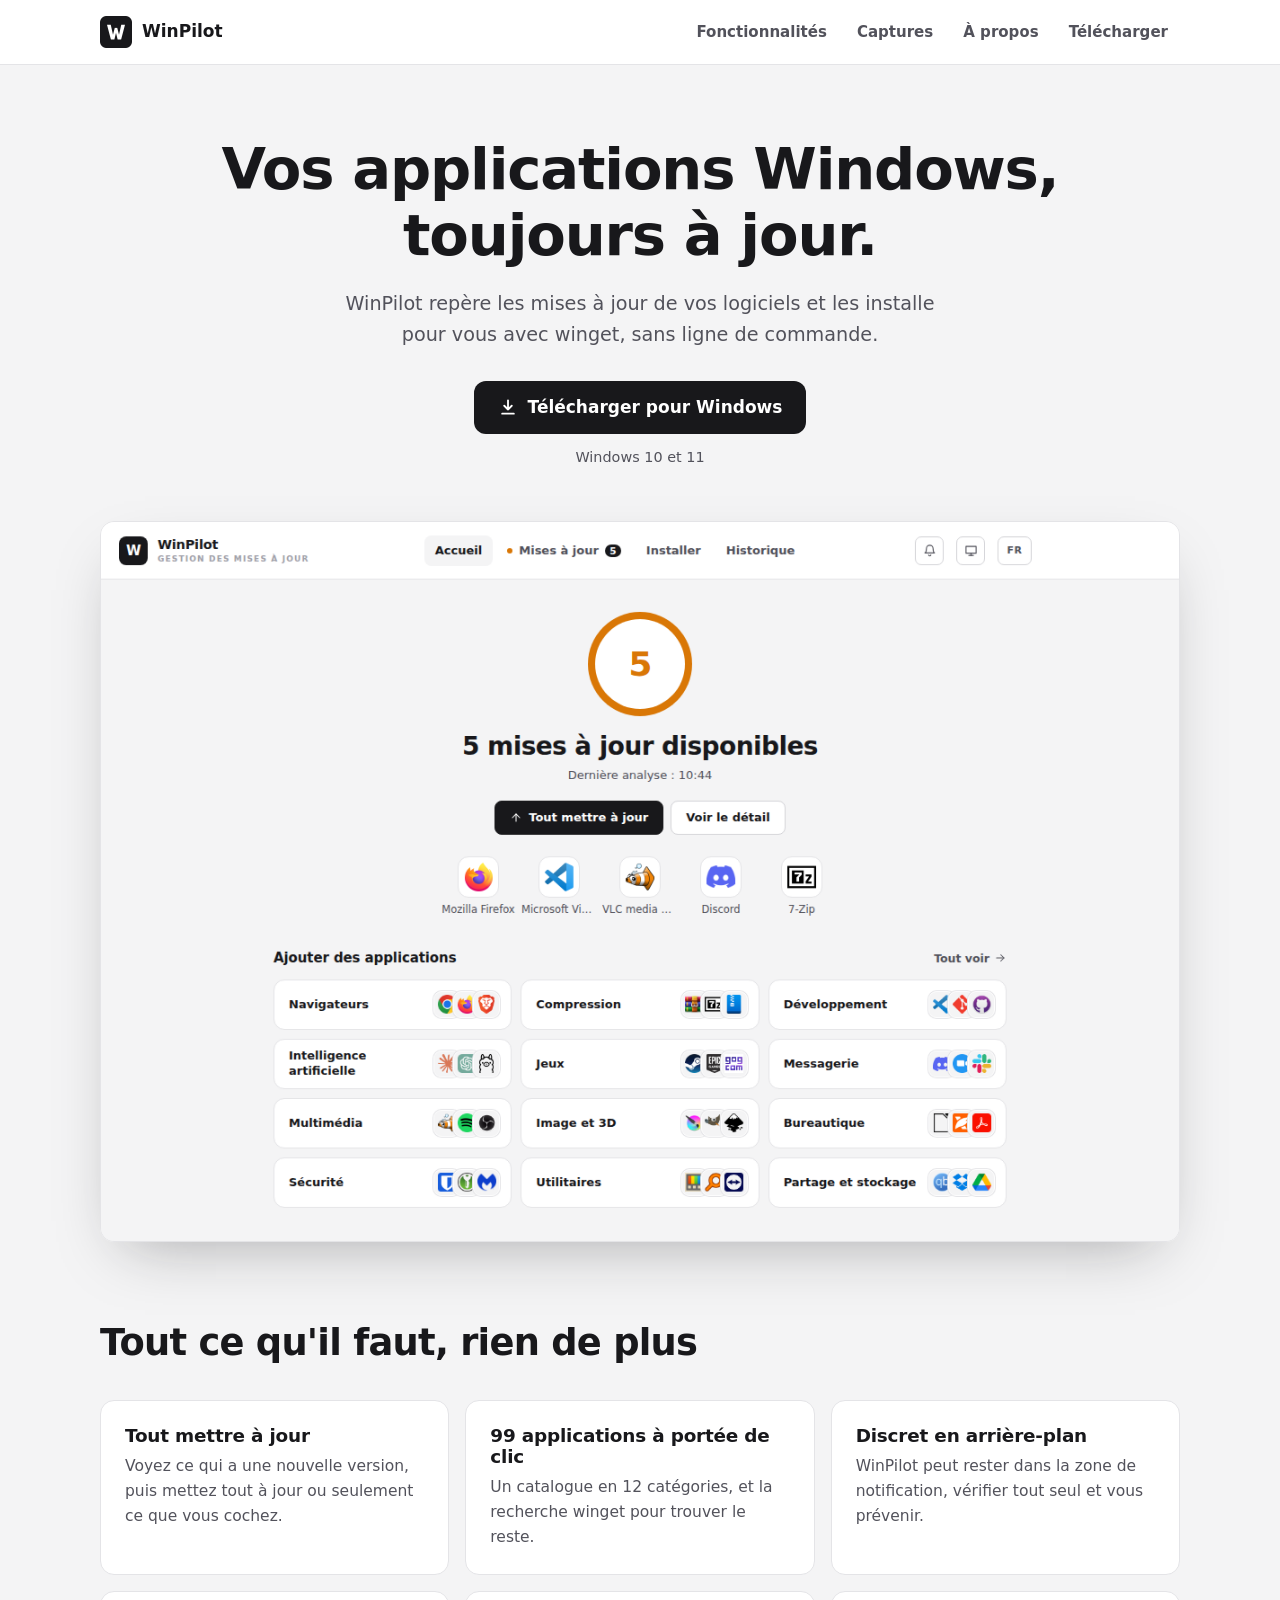
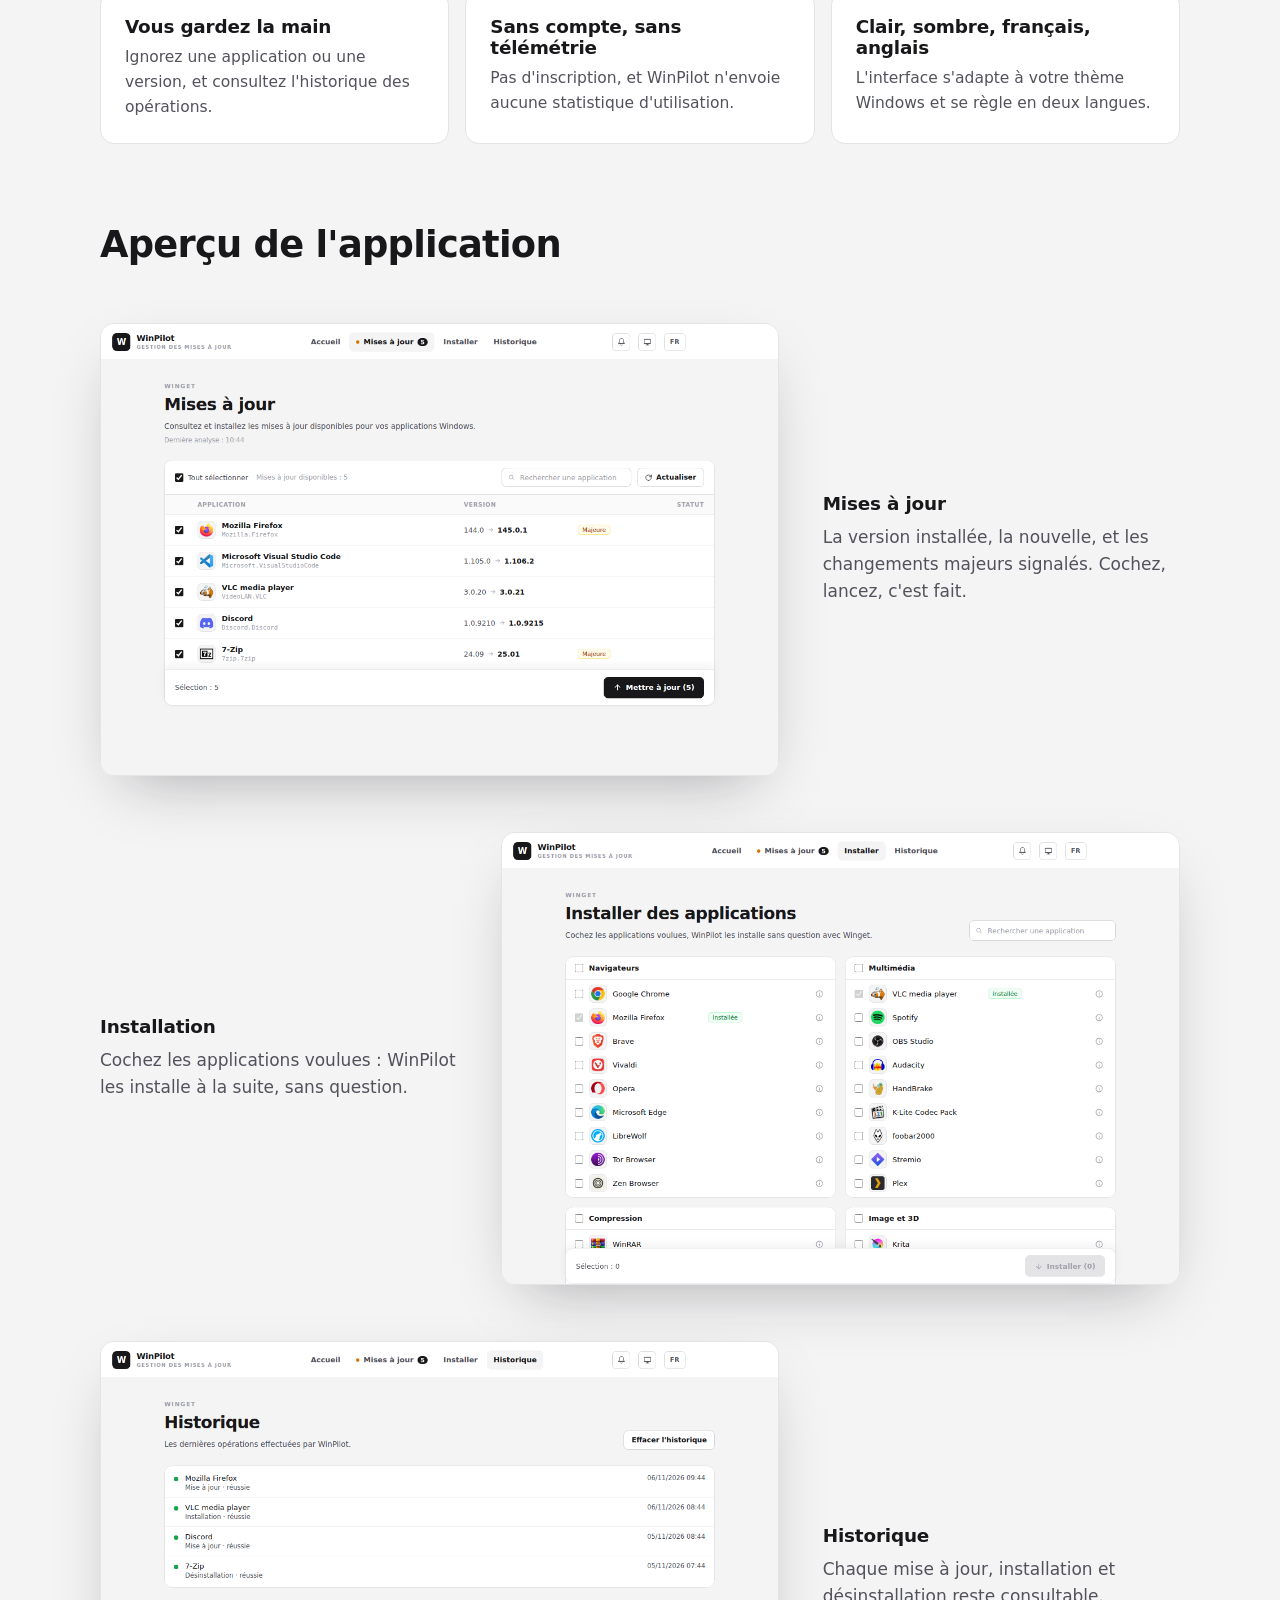
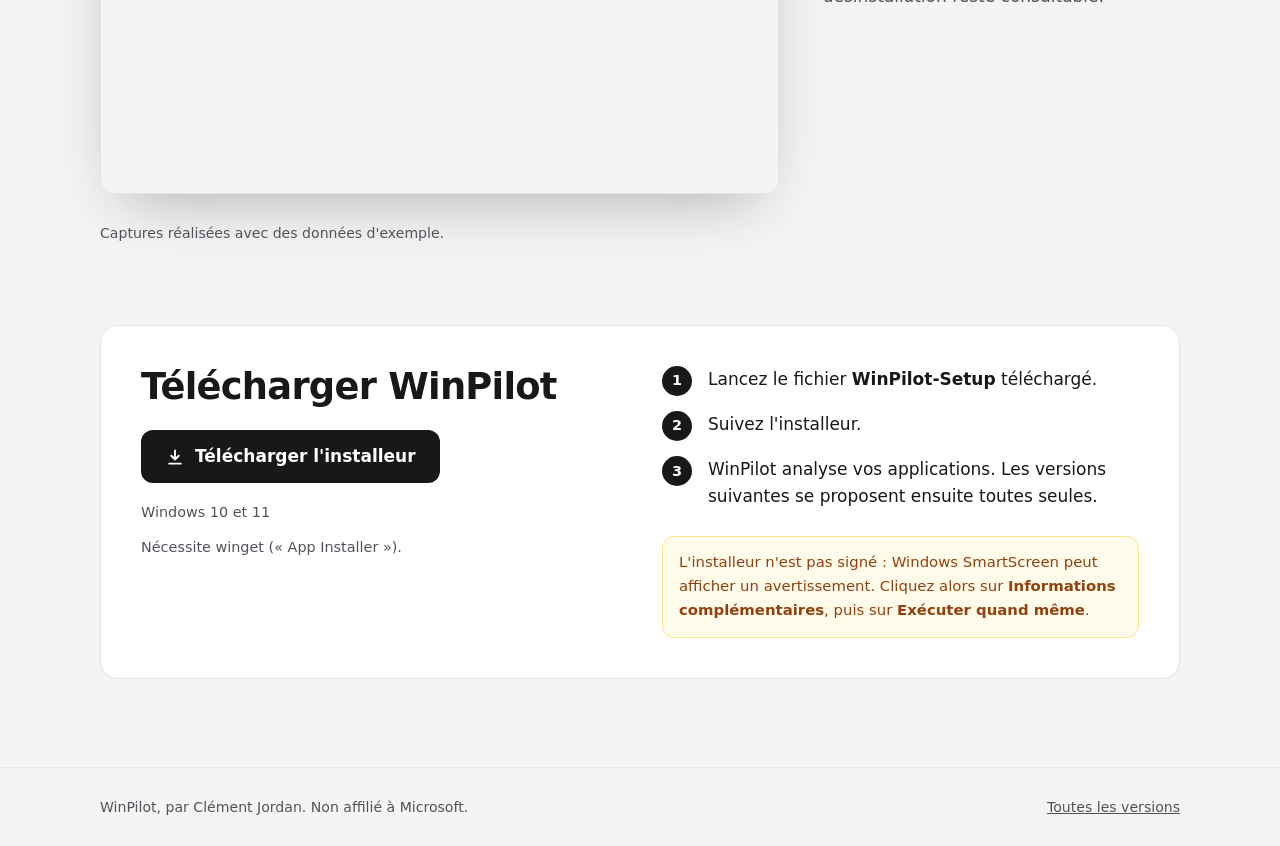
==== docs/index.html @ 3d37e9cf "Ajoute le site de présentation et de téléchargement" ====
<!DOCTYPE html>
<html lang="fr">
<head>
  <meta charset="utf-8">
  <meta name="viewport" content="width=device-width, initial-scale=1">
  <title>WinPilot : vos applications Windows à jour</title>
  <meta name="description" content="WinPilot liste les mises à jour de vos applications Windows et les installe avec winget, sans ligne de commande.">
  <meta property="og:title" content="WinPilot : vos applications Windows à jour">
  <meta property="og:description" content="WinPilot liste les mises à jour de vos applications Windows et les installe avec winget, sans ligne de commande.">
  <link rel="icon" href="img/logo.png">
  <link rel="stylesheet" href="style.css">
</head>
<body>
  <a class="skip" href="#contenu">Aller au contenu</a>
  <header class="site-header">
    <div class="wrap">
      <a class="brand" href="index.html"><img src="img/logo.png" alt="" width="32" height="32">WinPilot</a>
      <nav class="nav" aria-label="Navigation principale">
        <a class="optional" href="index.html#fonctionnalites">Fonctionnalités</a>
        <a class="optional" href="index.html#captures">Captures</a>
        <a href="about.html">À propos</a>
        <a href="index.html#telecharger">Télécharger</a>
      </nav>
    </div>
  </header>
  <main id="contenu">
    <div class="hero wrap">
      <h1>Vos applications Windows,<br>toujours à jour.</h1>
      <p class="lead">WinPilot repère les mises à jour de vos logiciels et les installe pour vous avec winget, sans ligne de commande.</p>
      <a class="btn" href="https://github.com/Lasdepic/winPilot-releases/releases/latest" data-download><svg viewBox="0 0 24 24" fill="none" stroke="currentColor" stroke-width="2.2" stroke-linecap="round" stroke-linejoin="round" aria-hidden="true"><path d="M12 4v11m0 0 4.5-4.5M12 15l-4.5-4.5M5 20h14"/></svg> Télécharger pour Windows</a>
      <p class="meta" data-version>Windows 10 et 11</p>
      <div class="shot">
        <picture>
          <source srcset="img/accueil-sombre.png" media="(prefers-color-scheme: dark)">
          <img src="img/accueil-clair.png" alt="Accueil de WinPilot : 5 mises à jour disponibles et catalogue d'applications par catégorie" width="1200" height="800" fetchpriority="high">
        </picture>
      </div>
    </div>

    <section id="fonctionnalites" class="wrap">
      <div class="section-title">
        <h2>Tout ce qu'il faut, rien de plus</h2>
      </div>
      <div class="cards">
        <div class="card"><h3>Tout mettre à jour</h3><p>Voyez ce qui a une nouvelle version, puis mettez tout à jour ou seulement ce que vous cochez.</p></div>
        <div class="card"><h3>99 applications à portée de clic</h3><p>Un catalogue en 12 catégories, et la recherche winget pour trouver le reste.</p></div>
        <div class="card"><h3>Discret en arrière-plan</h3><p>WinPilot peut rester dans la zone de notification, vérifier tout seul et vous prévenir.</p></div>
        <div class="card"><h3>Vous gardez la main</h3><p>Ignorez une application ou une version, et consultez l'historique des opérations.</p></div>
        <div class="card"><h3>Sans compte, sans télémétrie</h3><p>Pas d'inscription, et WinPilot n'envoie aucune statistique d'utilisation.</p></div>
        <div class="card"><h3>Clair, sombre, français, anglais</h3><p>L'interface s'adapte à votre thème Windows et se règle en deux langues.</p></div>
      </div>
    </section>

    <section id="captures" class="wrap">
      <div class="section-title">
        <h2>Aperçu de l'application</h2>
      </div>
      <div class="showcase">
        <div class="showcase-text"><h3>Mises à jour</h3><p>La version installée, la nouvelle, et les changements majeurs signalés. Cochez, lancez, c'est fait.</p></div>
        <div class="shot"><picture>
          <source srcset="img/mises-a-jour-sombre.png" media="(prefers-color-scheme: dark)">
          <img src="img/mises-a-jour-clair.png" alt="Liste des mises à jour disponibles avec les versions" width="1200" height="800" loading="lazy">
        </picture></div>
      </div>
      <div class="showcase">
        <div class="showcase-text"><h3>Installation</h3><p>Cochez les applications voulues : WinPilot les installe à la suite, sans question.</p></div>
        <div class="shot"><picture>
          <source srcset="img/installer-sombre.png" media="(prefers-color-scheme: dark)">
          <img src="img/installer-clair.png" alt="Catalogue d'applications à installer, classé par catégorie" width="1200" height="800" loading="lazy">
        </picture></div>
      </div>
      <div class="showcase">
        <div class="showcase-text"><h3>Historique</h3><p>Chaque mise à jour, installation et désinstallation reste consultable.</p></div>
        <div class="shot"><picture>
          <source srcset="img/historique-sombre.png" media="(prefers-color-scheme: dark)">
          <img src="img/historique-clair.png" alt="Historique des dernières opérations" width="1200" height="800" loading="lazy">
        </picture></div>
      </div>
      <p class="note">Captures réalisées avec des données d'exemple.</p>
    </section>

    <section id="telecharger" class="wrap">
      <div class="download download-grid">
        <div>
          <h2>Télécharger WinPilot</h2>
          <a class="btn" href="https://github.com/Lasdepic/winPilot-releases/releases/latest" data-download><svg viewBox="0 0 24 24" fill="none" stroke="currentColor" stroke-width="2.2" stroke-linecap="round" stroke-linejoin="round" aria-hidden="true"><path d="M12 4v11m0 0 4.5-4.5M12 15l-4.5-4.5M5 20h14"/></svg> Télécharger l'installeur</a>
          <p class="meta" data-version>Windows 10 et 11</p>
          <p class="meta">Nécessite winget (« App Installer »).</p>
        </div>
        <div>
          <ol class="steps">
            <li>Lancez le fichier <strong>WinPilot-Setup</strong> téléchargé.</li>
            <li>Suivez l'installeur.</li>
            <li>WinPilot analyse vos applications. Les versions suivantes se proposent ensuite toutes seules.</li>
          </ol>
          <p class="callout">L'installeur n'est pas signé : Windows SmartScreen peut afficher un avertissement. Cliquez alors sur <strong>Informations complémentaires</strong>, puis sur <strong>Exécuter quand même</strong>.</p>
        </div>
      </div>
    </section>
  </main>
  <footer class="site-footer">
    <div class="wrap">
      <span>WinPilot, par Clément Jordan. Non affilié à Microsoft.</span>
      <a href="https://github.com/Lasdepic/winPilot-releases/releases">Toutes les versions</a>
    </div>
  </footer>
  <script src="site.js" defer></script>
</body>
</html>
---- docs/style.css ----
:root {
  color-scheme: light dark;
  --bg: #f4f4f5;
  --surface: #ffffff;
  --text: #18181b;
  --text-soft: #52525b;
  --border: #e4e4e7;
  --button-bg: #18181b;
  --button-text: #ffffff;
  --accent: #b45309;
  --warn-bg: #fffbeb;
  --warn-border: #fde68a;
  --warn-text: #92400e;
  --shadow: 0 24px 60px -24px rgb(24 24 27 / 0.35);
}

@media (prefers-color-scheme: dark) {
  :root {
    --bg: #18181b;
    --surface: #232326;
    --text: #fafafa;
    --text-soft: #b4b4bb;
    --border: #3a3a40;
    --button-bg: #fafafa;
    --button-text: #18181b;
    --accent: #f59e0b;
    --warn-bg: #2d2413;
    --warn-border: #5c4415;
    --warn-text: #fcd34d;
    --shadow: 0 24px 60px -24px rgb(0 0 0 / 0.8);
  }
}

* { box-sizing: border-box; }

html { scroll-behavior: smooth; scroll-padding-top: 88px; }

@media (prefers-reduced-motion: reduce) {
  html { scroll-behavior: auto; }
}

body {
  margin: 0;
  background: var(--bg);
  color: var(--text);
  font-family: 'Segoe UI', system-ui, -apple-system, Roboto, sans-serif;
  font-size: 17px;
  line-height: 1.6;
}

img { display: block; max-width: 100%; height: auto; }

a { color: inherit; }

h1, h2, h3 { line-height: 1.15; margin: 0; letter-spacing: -0.02em; }

h1 { font-size: clamp(2.3rem, 6vw, 3.6rem); font-weight: 800; }
h2 { font-size: clamp(1.7rem, 4vw, 2.3rem); font-weight: 800; }
h3 { font-size: 1.15rem; font-weight: 700; letter-spacing: -0.01em; }

p { margin: 0; }

.wrap { width: min(1080px, 100% - 40px); margin-inline: auto; }

.narrow { width: min(720px, 100% - 40px); margin-inline: auto; }

.skip {
  position: absolute;
  left: -9999px;
}

.skip:focus { left: 16px; top: 16px; z-index: 20; background: var(--surface); padding: 8px 14px; }

:focus-visible { outline: 2px solid var(--accent); outline-offset: 2px; }

.site-header {
  position: sticky;
  top: 0;
  z-index: 10;
  background: var(--surface);
  border-bottom: 1px solid var(--border);
}

.site-header .wrap {
  display: flex;
  align-items: center;
  justify-content: space-between;
  gap: 16px;
  min-height: 64px;
}

.brand {
  display: flex;
  align-items: center;
  gap: 10px;
  font-weight: 800;
  text-decoration: none;
}

.brand img { width: 32px; height: 32px; }

.nav { display: flex; align-items: center; gap: 6px; }

.nav a {
  padding: 7px 12px;
  border-radius: 10px;
  color: var(--text-soft);
  font-size: 0.94rem;
  font-weight: 600;
  text-decoration: none;
  white-space: nowrap;
}

.nav a:hover, .nav a[aria-current='page'] { background: var(--bg); color: var(--text); }

.btn {
  display: inline-flex;
  align-items: center;
  justify-content: center;
  gap: 10px;
  padding: 13px 24px;
  border-radius: 12px;
  background: var(--button-bg);
  color: var(--button-text);
  font-weight: 700;
  text-decoration: none;
}

.btn:hover { opacity: 0.88; }

.btn svg { width: 20px; height: 20px; flex: none; }

.hero { padding: 72px 0 0; text-align: center; }

.hero .lead {
  max-width: 620px;
  margin: 20px auto 30px;
  color: var(--text-soft);
  font-size: 1.2rem;
}

.meta { margin-top: 12px; color: var(--text-soft); font-size: 0.9rem; }

.shot {
  border: 1px solid var(--border);
  border-radius: 14px;
  box-shadow: var(--shadow);
  overflow: hidden;
}

.hero .shot { margin-top: 52px; }

section { padding: 80px 0 0; }

.section-title { max-width: 620px; margin-bottom: 36px; }

.section-title p { margin-top: 12px; color: var(--text-soft); }

.cards {
  display: grid;
  grid-template-columns: repeat(auto-fit, minmax(290px, 1fr));
  gap: 16px;
}

.card {
  padding: 24px;
  border: 1px solid var(--border);
  border-radius: 14px;
  background: var(--surface);
}

.card p { margin-top: 8px; color: var(--text-soft); font-size: 0.97rem; }

.showcase {
  display: grid;
  grid-template-columns: 1fr 1.9fr;
  align-items: center;
  gap: 44px;
  margin-top: 56px;
}

.showcase:nth-of-type(even) { grid-template-columns: 1.9fr 1fr; }

.showcase:nth-of-type(even) .showcase-text { order: 2; }

.showcase-text p { margin-top: 10px; color: var(--text-soft); }

.note { margin-top: 28px; color: var(--text-soft); font-size: 0.88rem; }

.steps {
  margin: 0;
  padding: 0;
  list-style: none;
  counter-reset: step;
}

.steps li {
  position: relative;
  padding: 0 0 18px 46px;
  counter-increment: step;
}

.steps li::before {
  content: counter(step);
  position: absolute;
  left: 0;
  top: 0;
  display: grid;
  place-items: center;
  width: 30px;
  height: 30px;
  border-radius: 50%;
  background: var(--button-bg);
  color: var(--button-text);
  font-size: 0.9rem;
  font-weight: 700;
}

.download {
  padding: 40px;
  border: 1px solid var(--border);
  border-radius: 18px;
  background: var(--surface);
}

.download .btn { margin: 22px 0 6px; }

.download-grid {
  display: grid;
  grid-template-columns: 1fr 1fr;
  gap: 44px;
}

.callout {
  margin-top: 8px;
  padding: 14px 16px;
  border: 1px solid var(--warn-border);
  border-radius: 12px;
  background: var(--warn-bg);
  color: var(--warn-text);
  font-size: 0.93rem;
}

.page-head { padding: 64px 0 0; }

.page-head p { margin-top: 16px; color: var(--text-soft); font-size: 1.15rem; }

.prose section { padding-top: 48px; }

.prose h2 { font-size: 1.5rem; margin-bottom: 12px; }

.prose p + p { margin-top: 12px; }

.prose ul { margin: 12px 0 0; padding-left: 22px; }

.prose li { margin-top: 6px; }

details {
  padding: 14px 18px;
  margin-top: 10px;
  border: 1px solid var(--border);
  border-radius: 12px;
  background: var(--surface);
}

summary { cursor: pointer; font-weight: 700; }

details p { margin-top: 10px; color: var(--text-soft); }

.site-footer {
  margin-top: 88px;
  padding: 28px 0;
  border-top: 1px solid var(--border);
  color: var(--text-soft);
  font-size: 0.88rem;
}

.site-footer .wrap {
  display: flex;
  flex-wrap: wrap;
  justify-content: space-between;
  gap: 8px 24px;
}

@media (max-width: 820px) {
  .showcase, .showcase:nth-of-type(even), .download-grid { grid-template-columns: 1fr; gap: 20px; }
  .showcase:nth-of-type(even) .showcase-text { order: 0; }
  .download { padding: 26px; }
  .hero { padding-top: 48px; }
  section { padding-top: 60px; }
}

@media (max-width: 520px) {
  .nav .optional { display: none; }
  .nav a { padding: 7px 8px; }
}
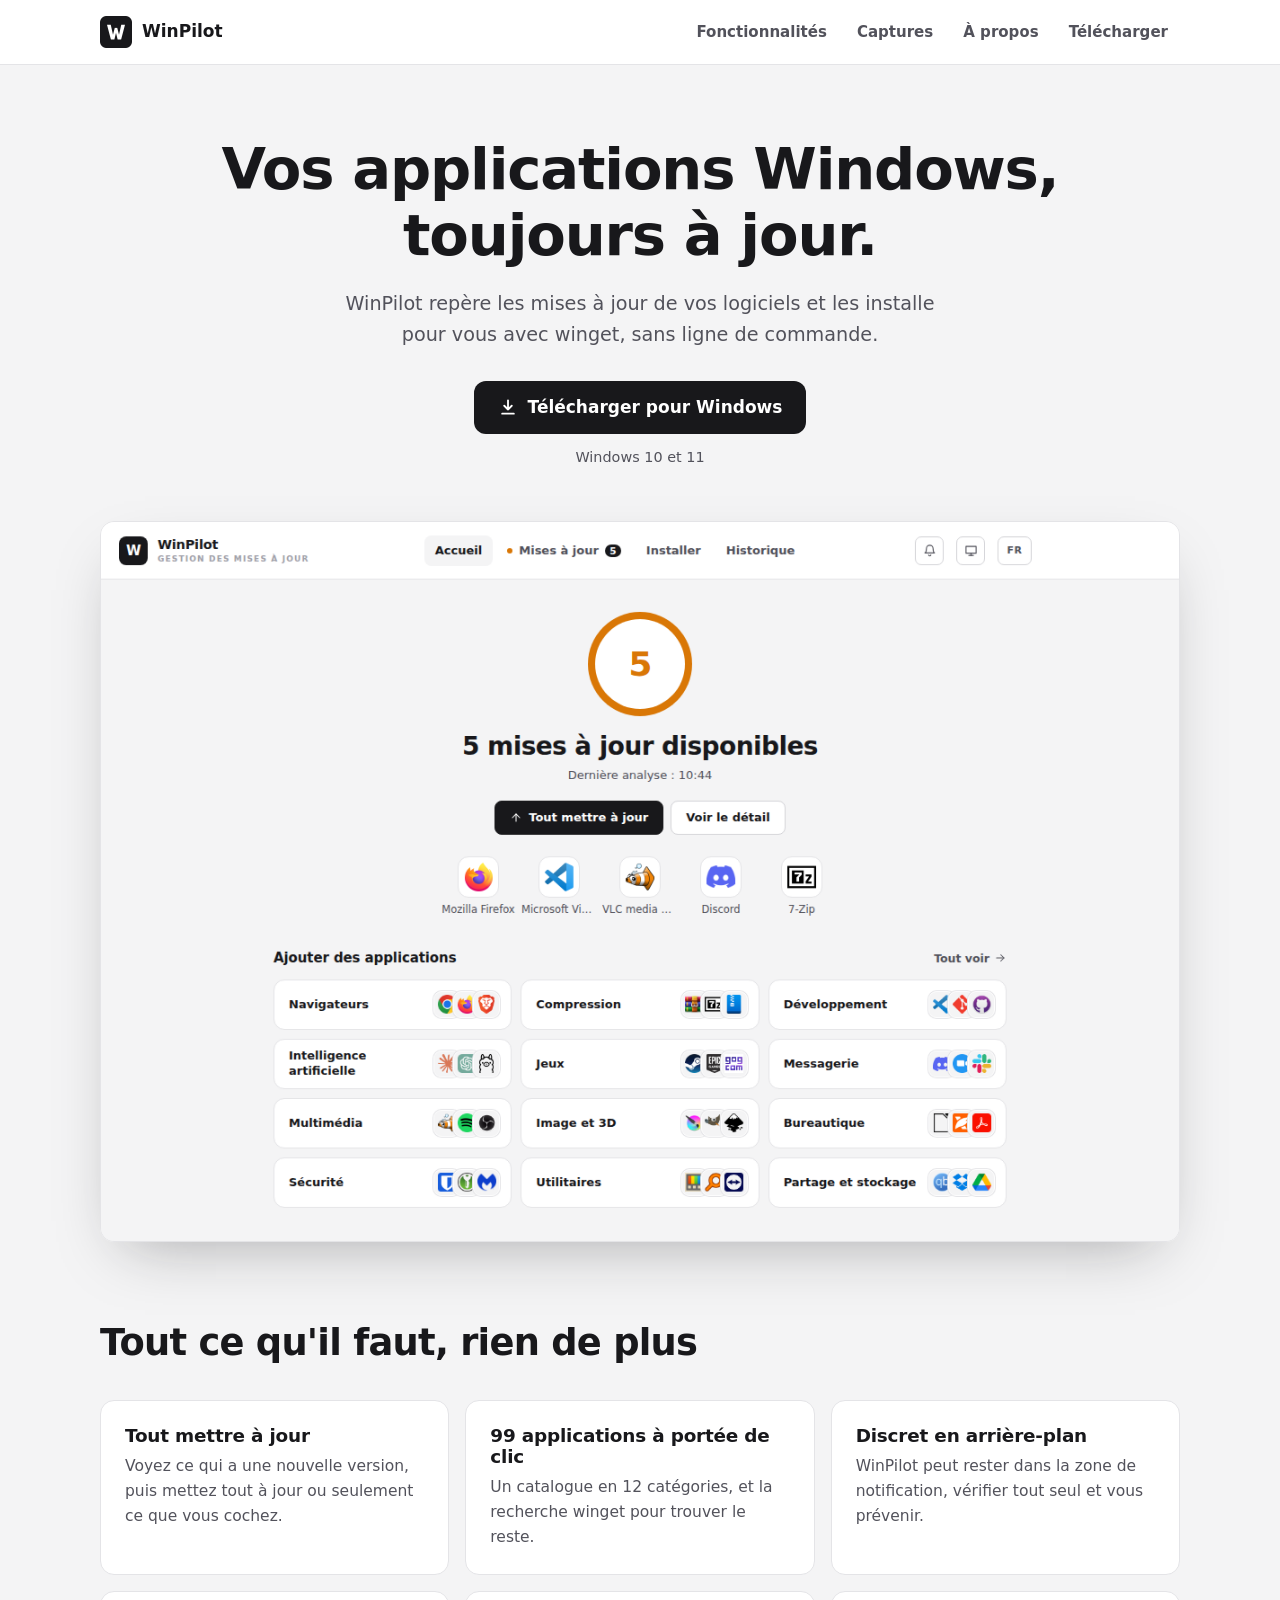
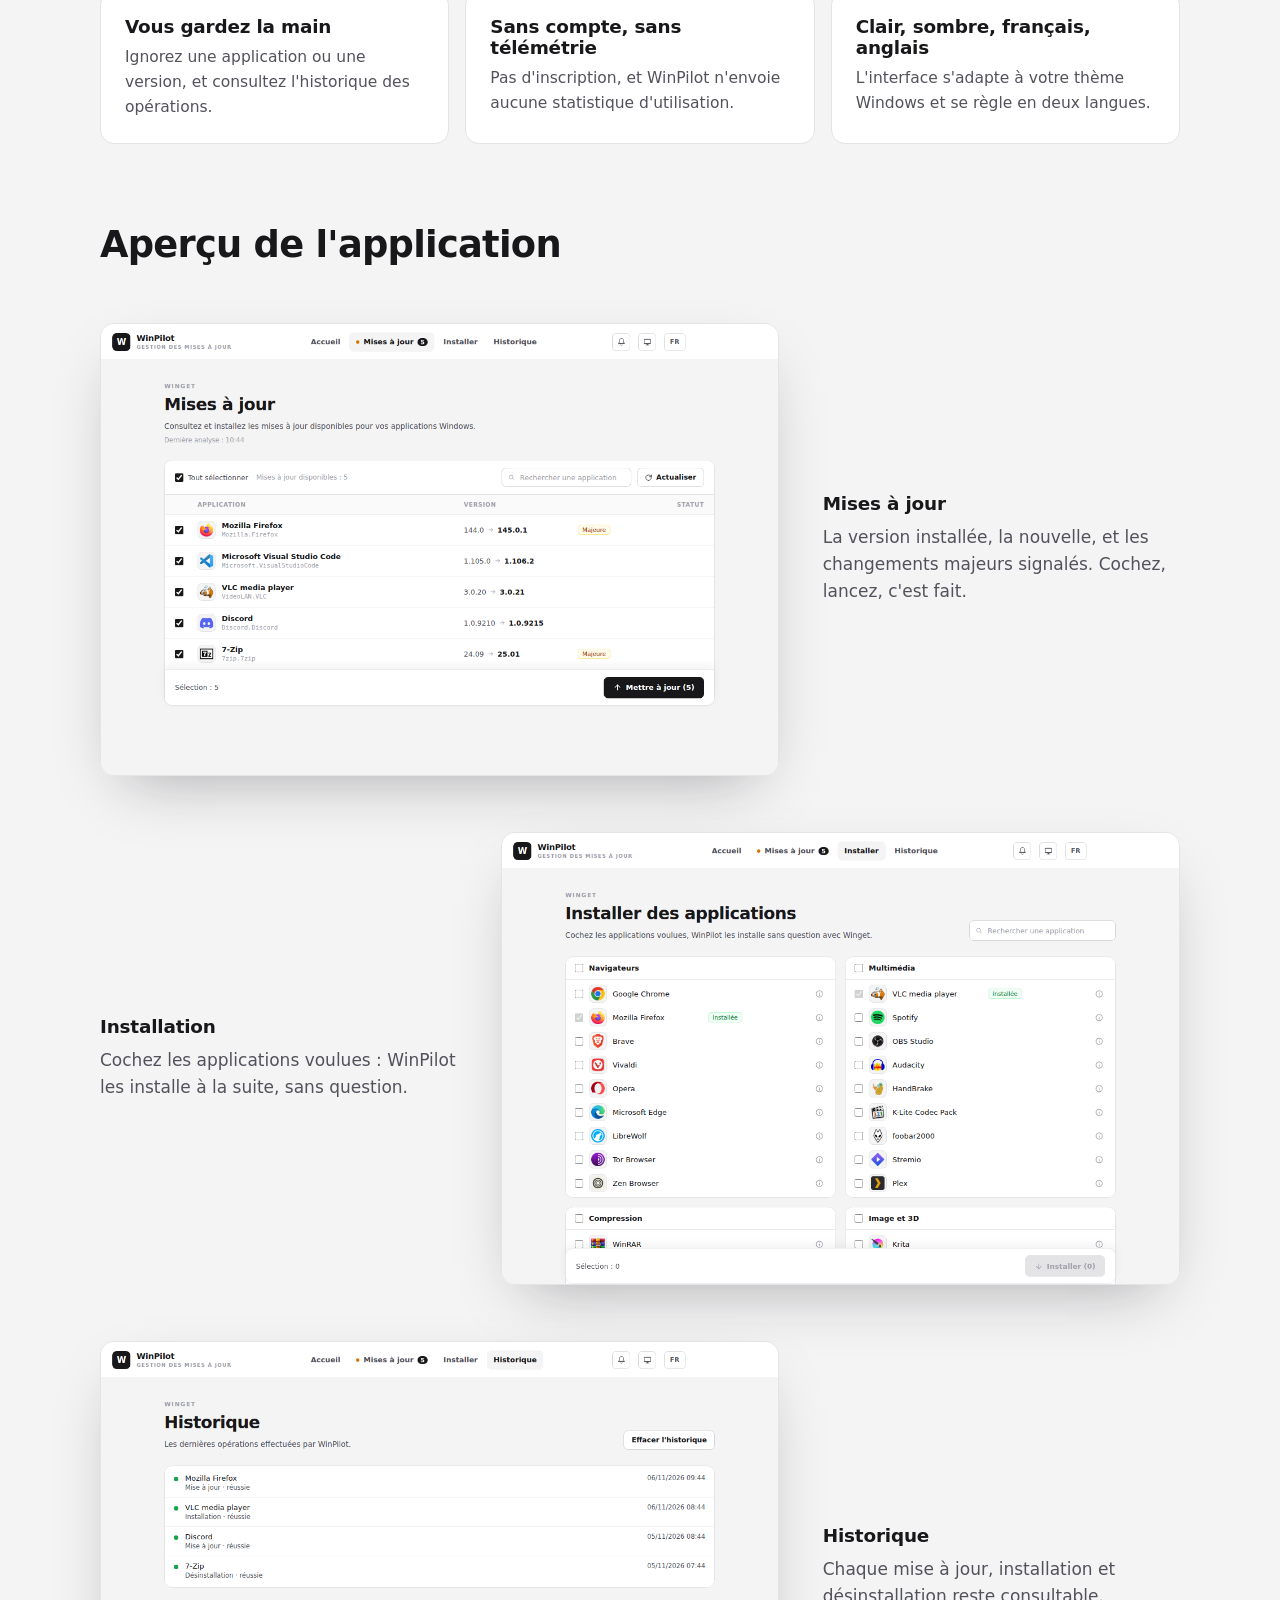
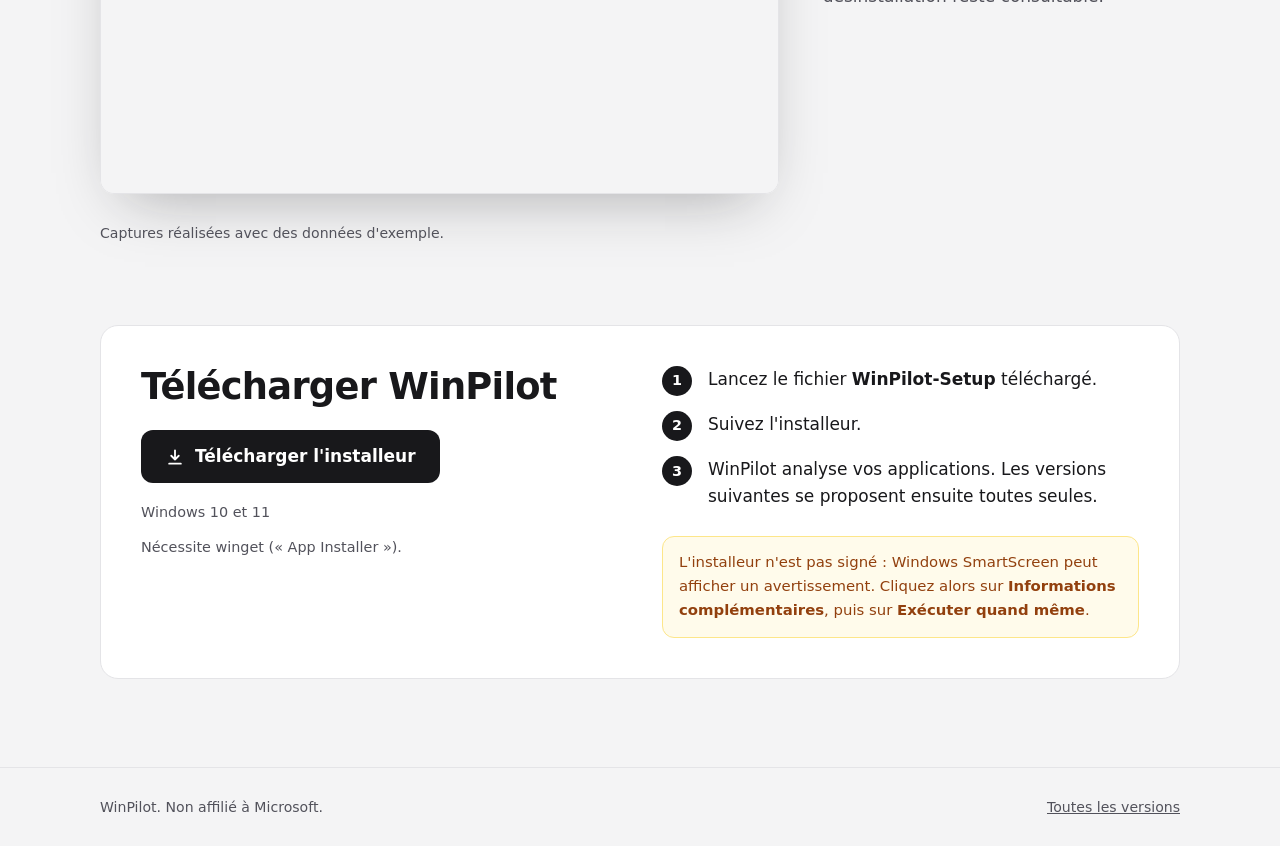
==== commit a6397099: "Retire le nom de l'auteur du pied de page" ====
--- a/docs/index.html
+++ b/docs/index.html
@@ -100,7 +100,7 @@
   </main>
   <footer class="site-footer">
     <div class="wrap">
-      <span>WinPilot, par Clément Jordan. Non affilié à Microsoft.</span>
+      <span>WinPilot. Non affilié à Microsoft.</span>
       <a href="https://github.com/Lasdepic/winPilot-releases/releases">Toutes les versions</a>
     </div>
   </footer>
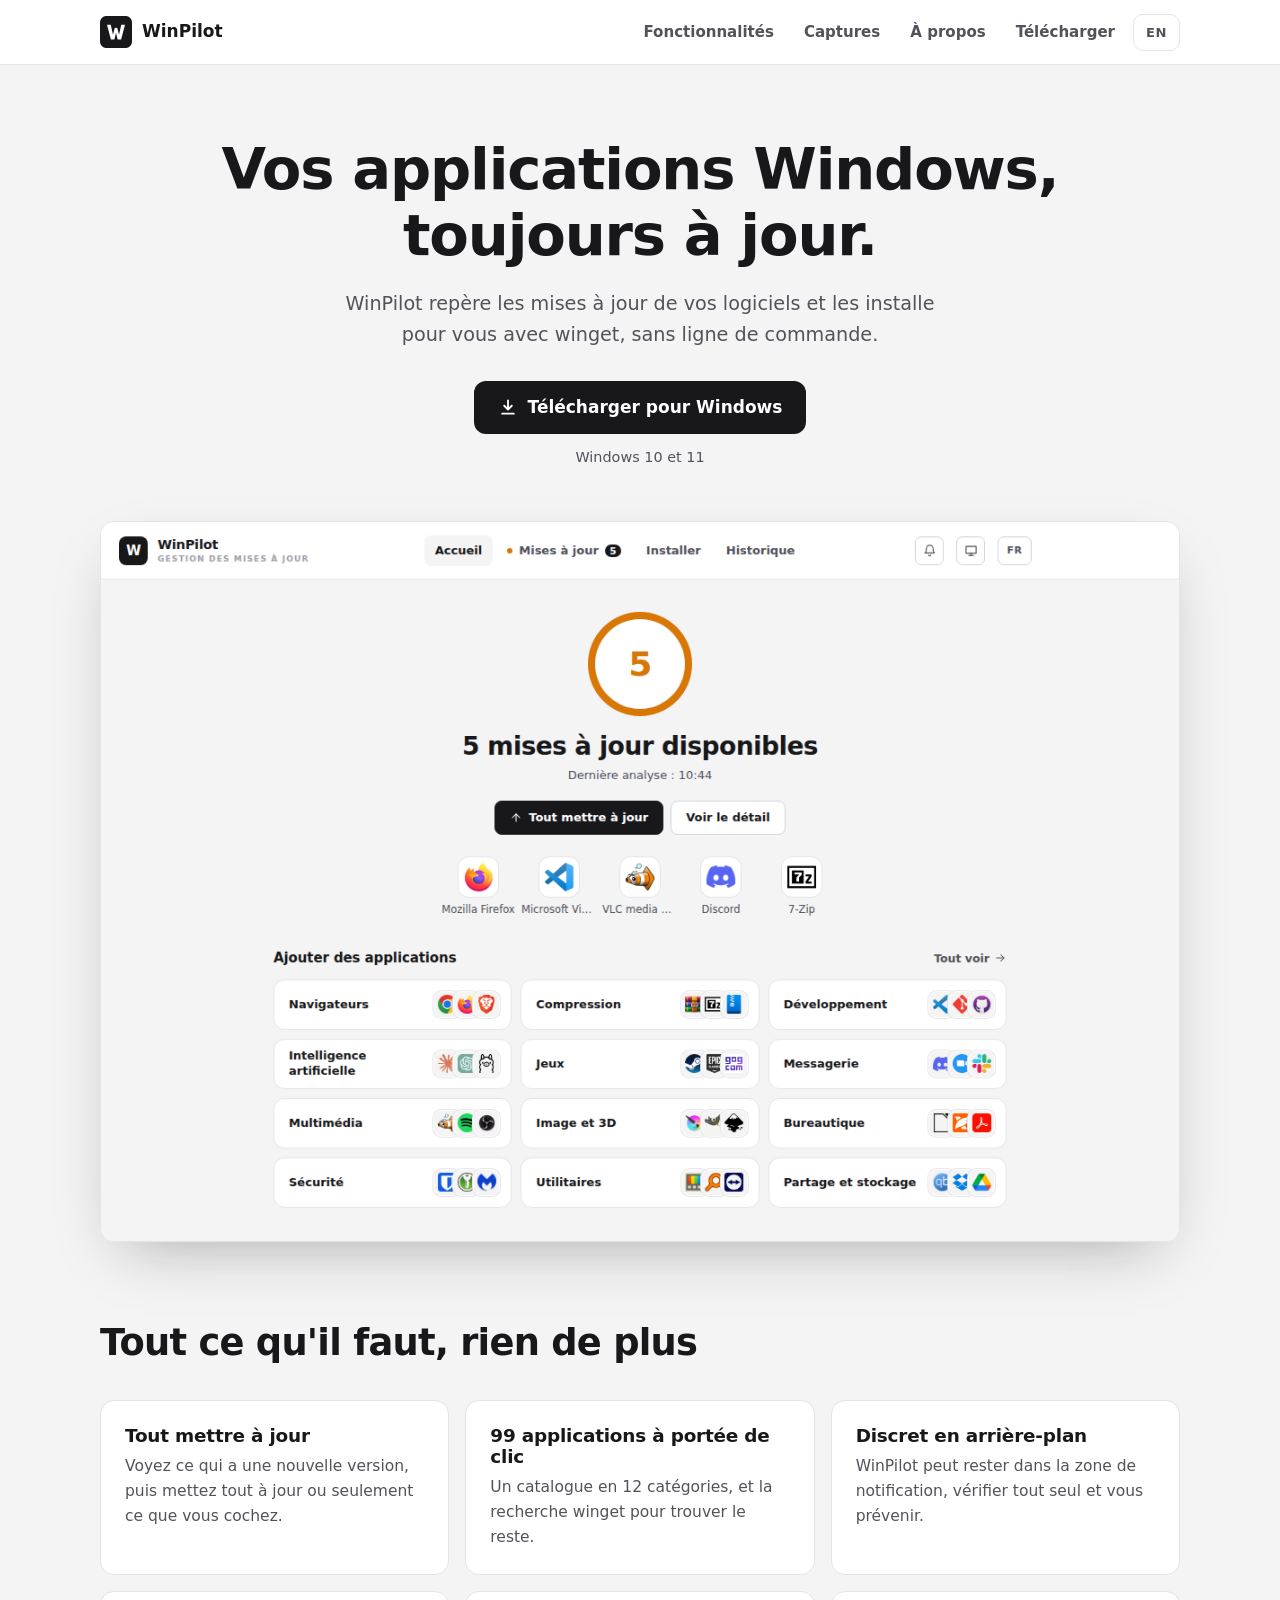
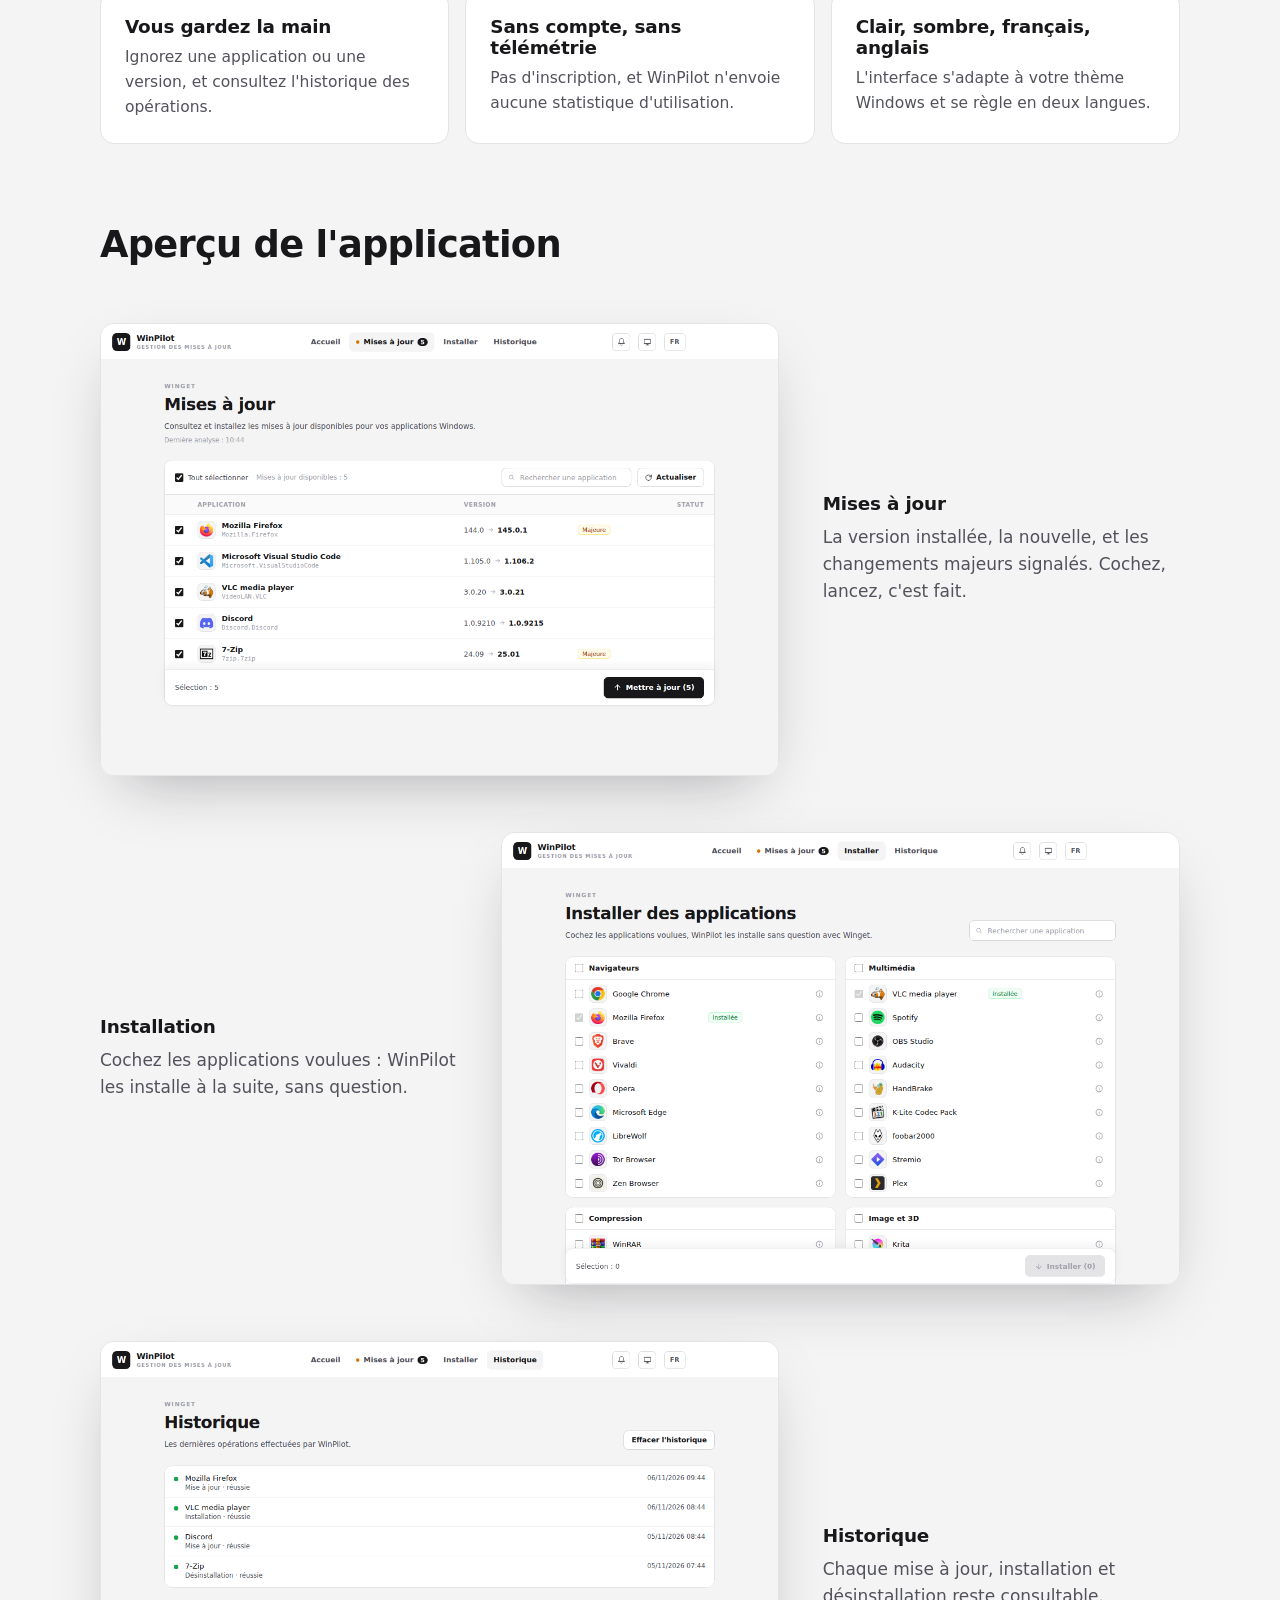
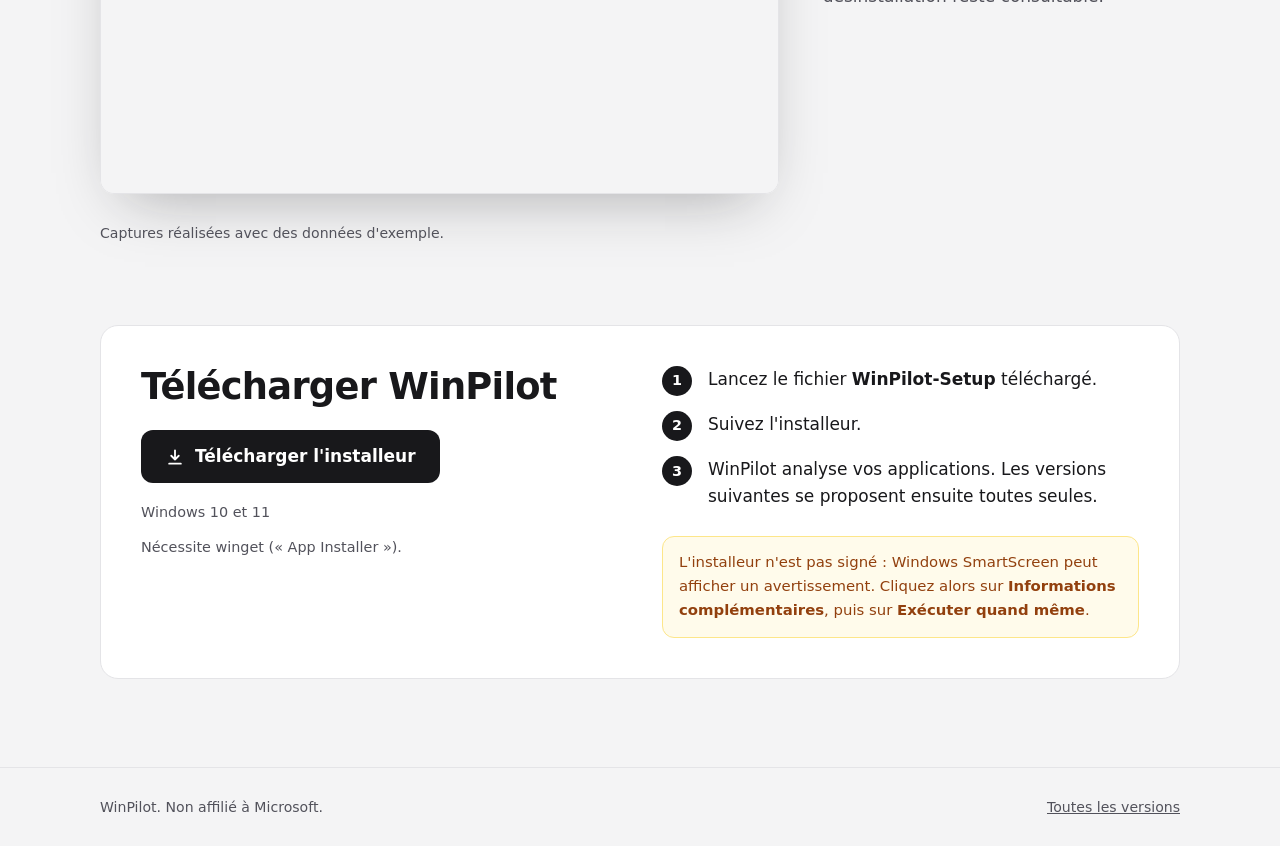
==== commit e2a675a1: "Traduit le site en anglais" ====
--- a/docs/index.html
+++ b/docs/index.html
@@ -8,6 +8,8 @@
   <meta property="og:title" content="WinPilot : vos applications Windows à jour">
   <meta property="og:description" content="WinPilot liste les mises à jour de vos applications Windows et les installe avec winget, sans ligne de commande.">
   <link rel="icon" href="img/logo.png">
+  <link rel="alternate" hreflang="fr" href="https://lasdepic.github.io/winPilot-releases/">
+  <link rel="alternate" hreflang="en" href="https://lasdepic.github.io/winPilot-releases/en/">
   <link rel="stylesheet" href="style.css">
 </head>
 <body>
@@ -20,6 +22,7 @@
         <a class="optional" href="index.html#captures">Captures</a>
         <a href="about.html">À propos</a>
         <a href="index.html#telecharger">Télécharger</a>
+        <a class="lang" href="en/index.html" hreflang="en" lang="en" aria-label="English version">EN</a>
       </nav>
     </div>
   </header>
--- a/docs/style.css
+++ b/docs/style.css
@@ -113,6 +113,8 @@
 
 .nav a:hover, .nav a[aria-current='page'] { background: var(--bg); color: var(--text); }
 
+.nav .lang { border: 1px solid var(--border); font-size: 0.82rem; letter-spacing: 0.04em; }
+
 .btn {
   display: inline-flex;
   align-items: center;
@@ -294,3 +296,8 @@
   .nav .optional { display: none; }
   .nav a { padding: 7px 8px; }
 }
+
+/* The hero's button stays just below: the menu must fit next to the logo. */
+@media (max-width: 380px) {
+  .nav a[href$='#telecharger'], .nav a[href$='#download'] { display: none; }
+}
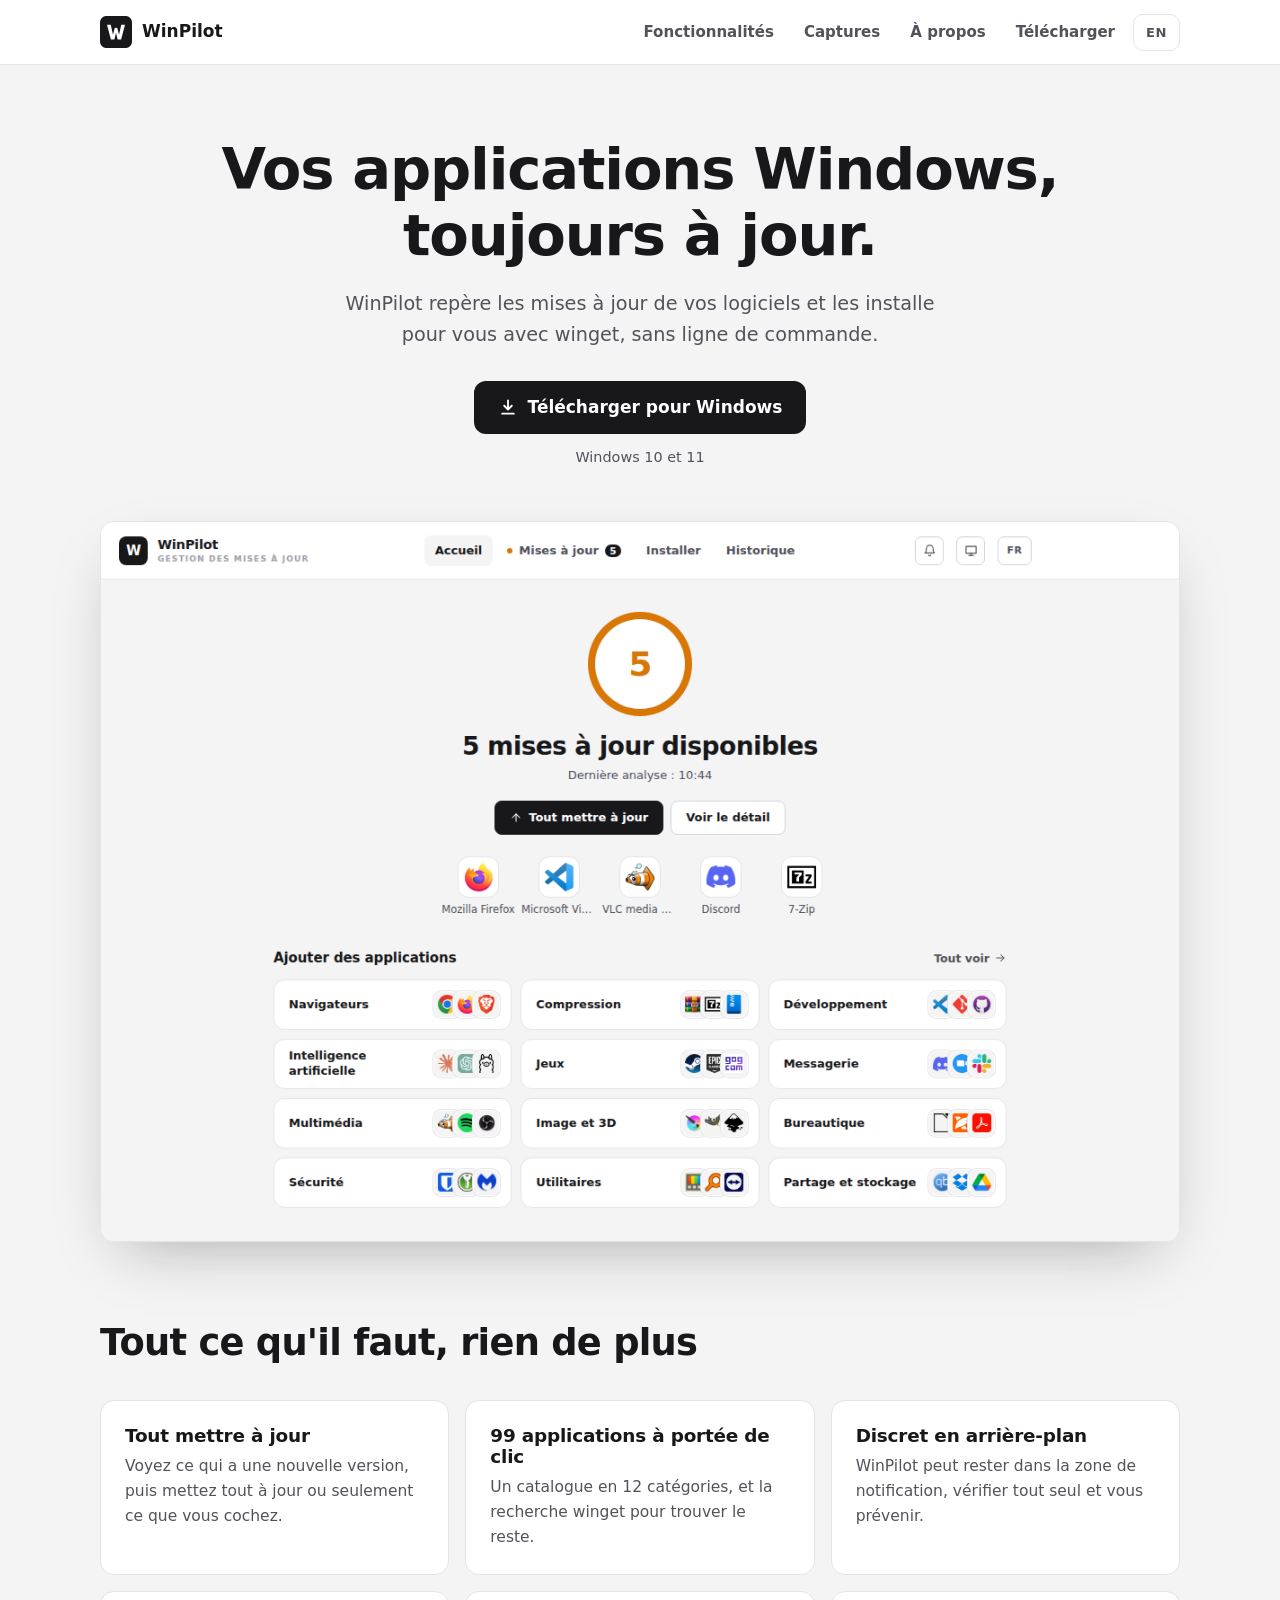
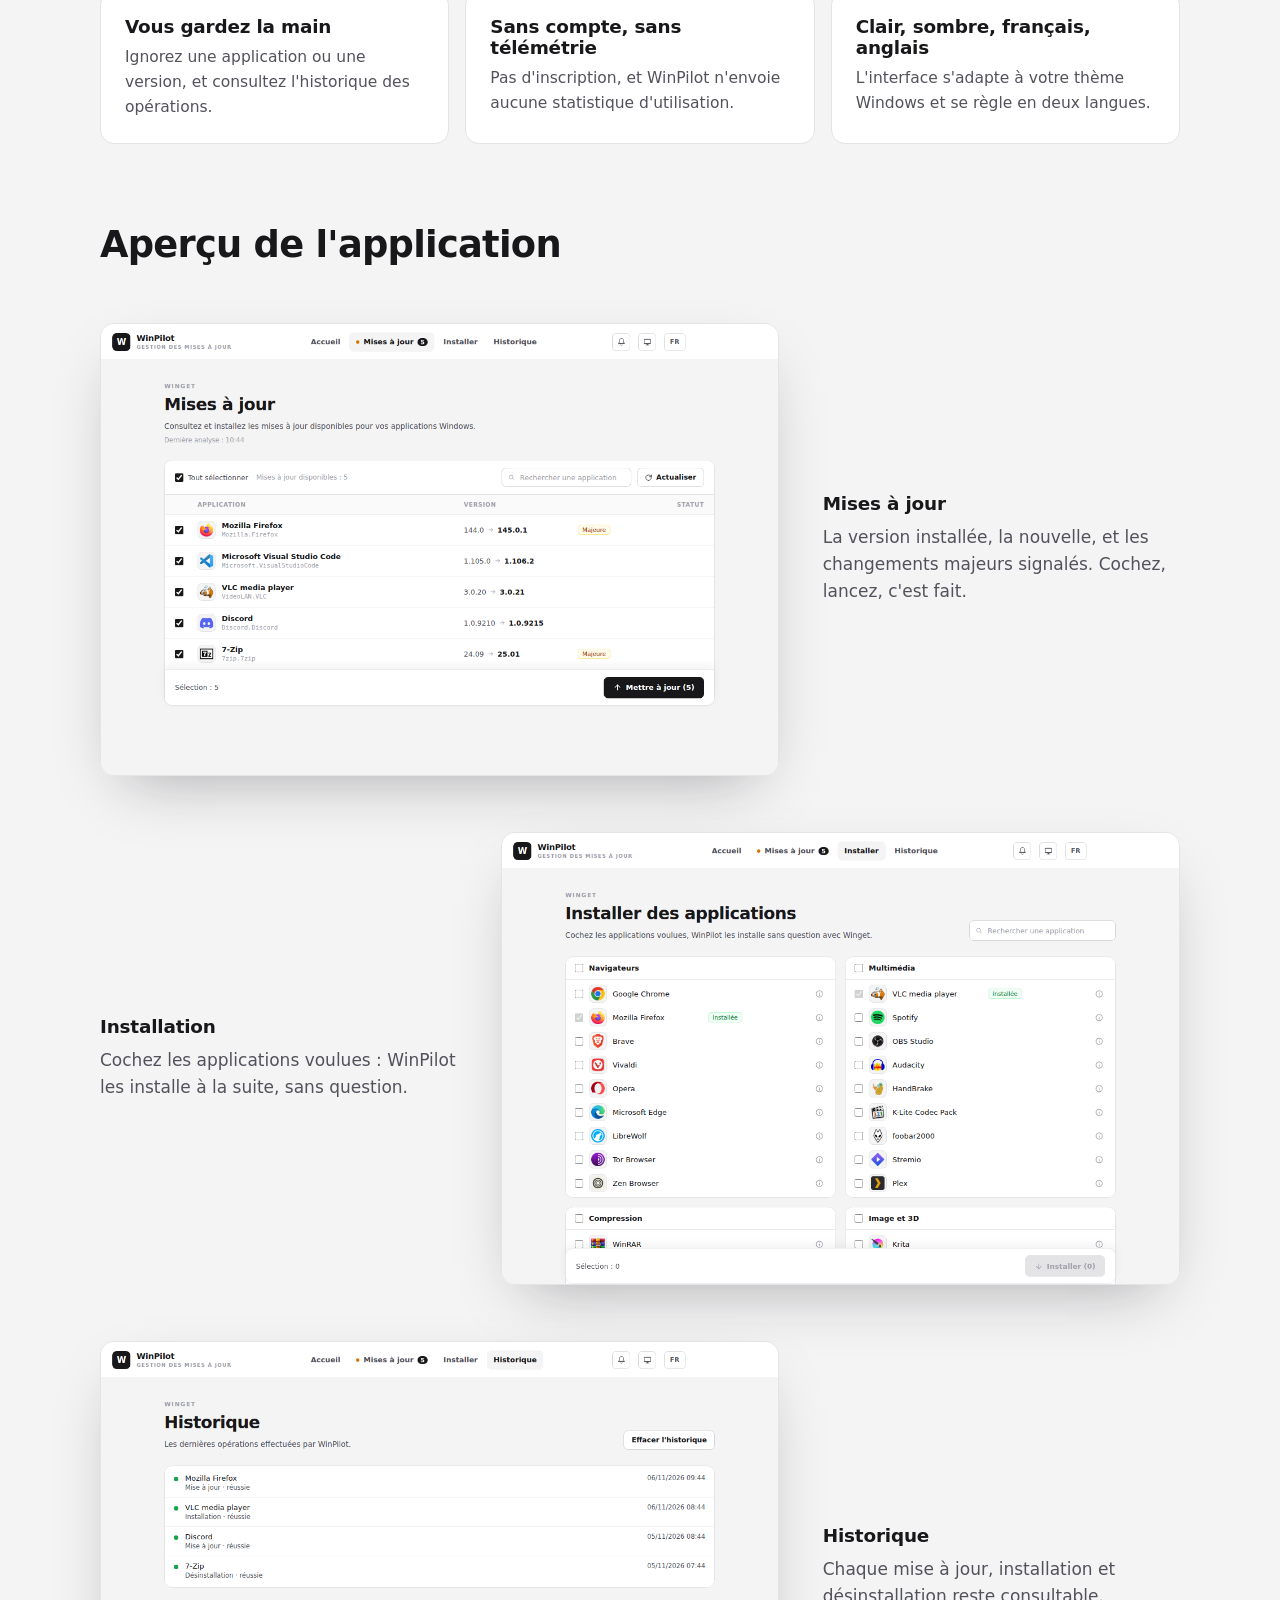
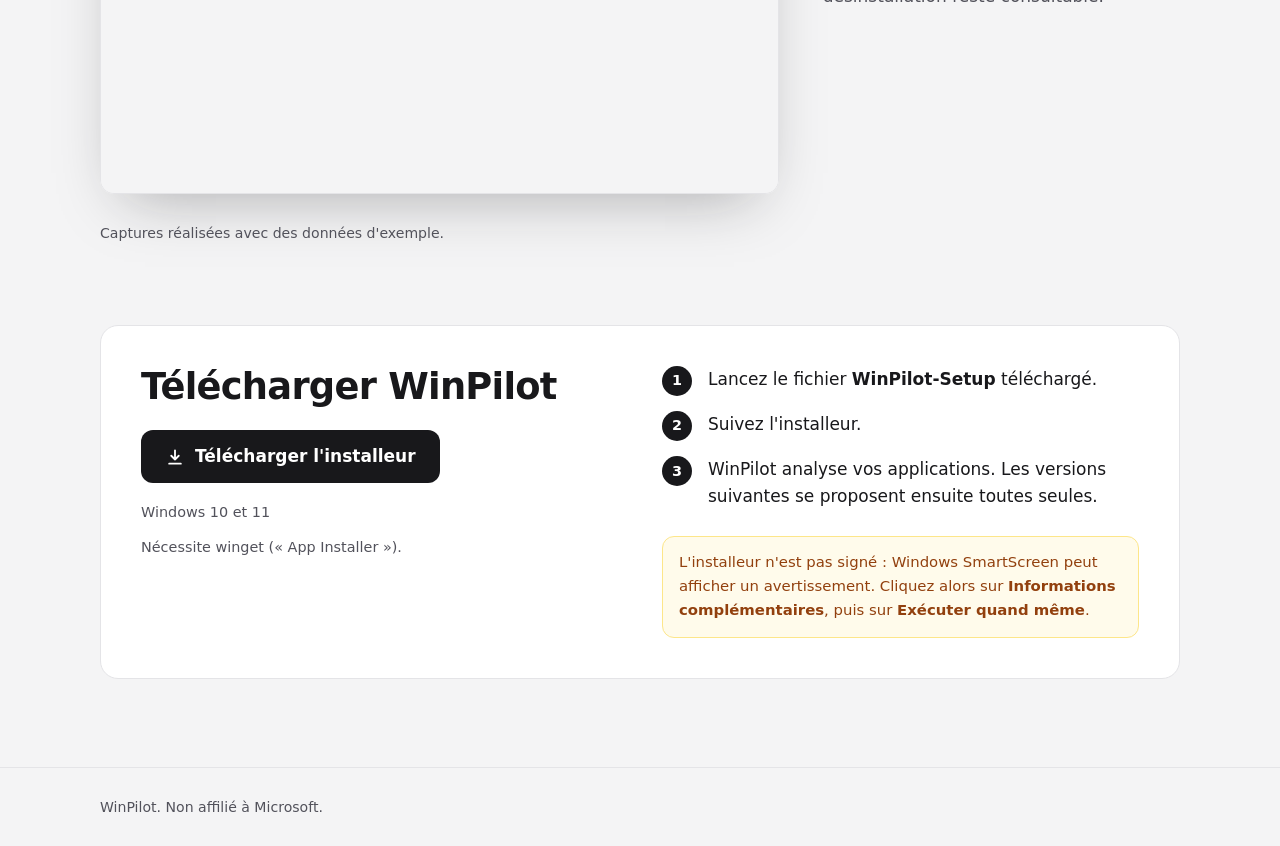
==== commit 7cd7df78: "Retire le lien vers toutes les versions du pied de page" ====
--- a/docs/index.html
+++ b/docs/index.html
@@ -104,7 +104,6 @@
   <footer class="site-footer">
     <div class="wrap">
       <span>WinPilot. Non affilié à Microsoft.</span>
-      <a href="https://github.com/Lasdepic/winPilot-releases/releases">Toutes les versions</a>
     </div>
   </footer>
   <script src="site.js" defer></script>
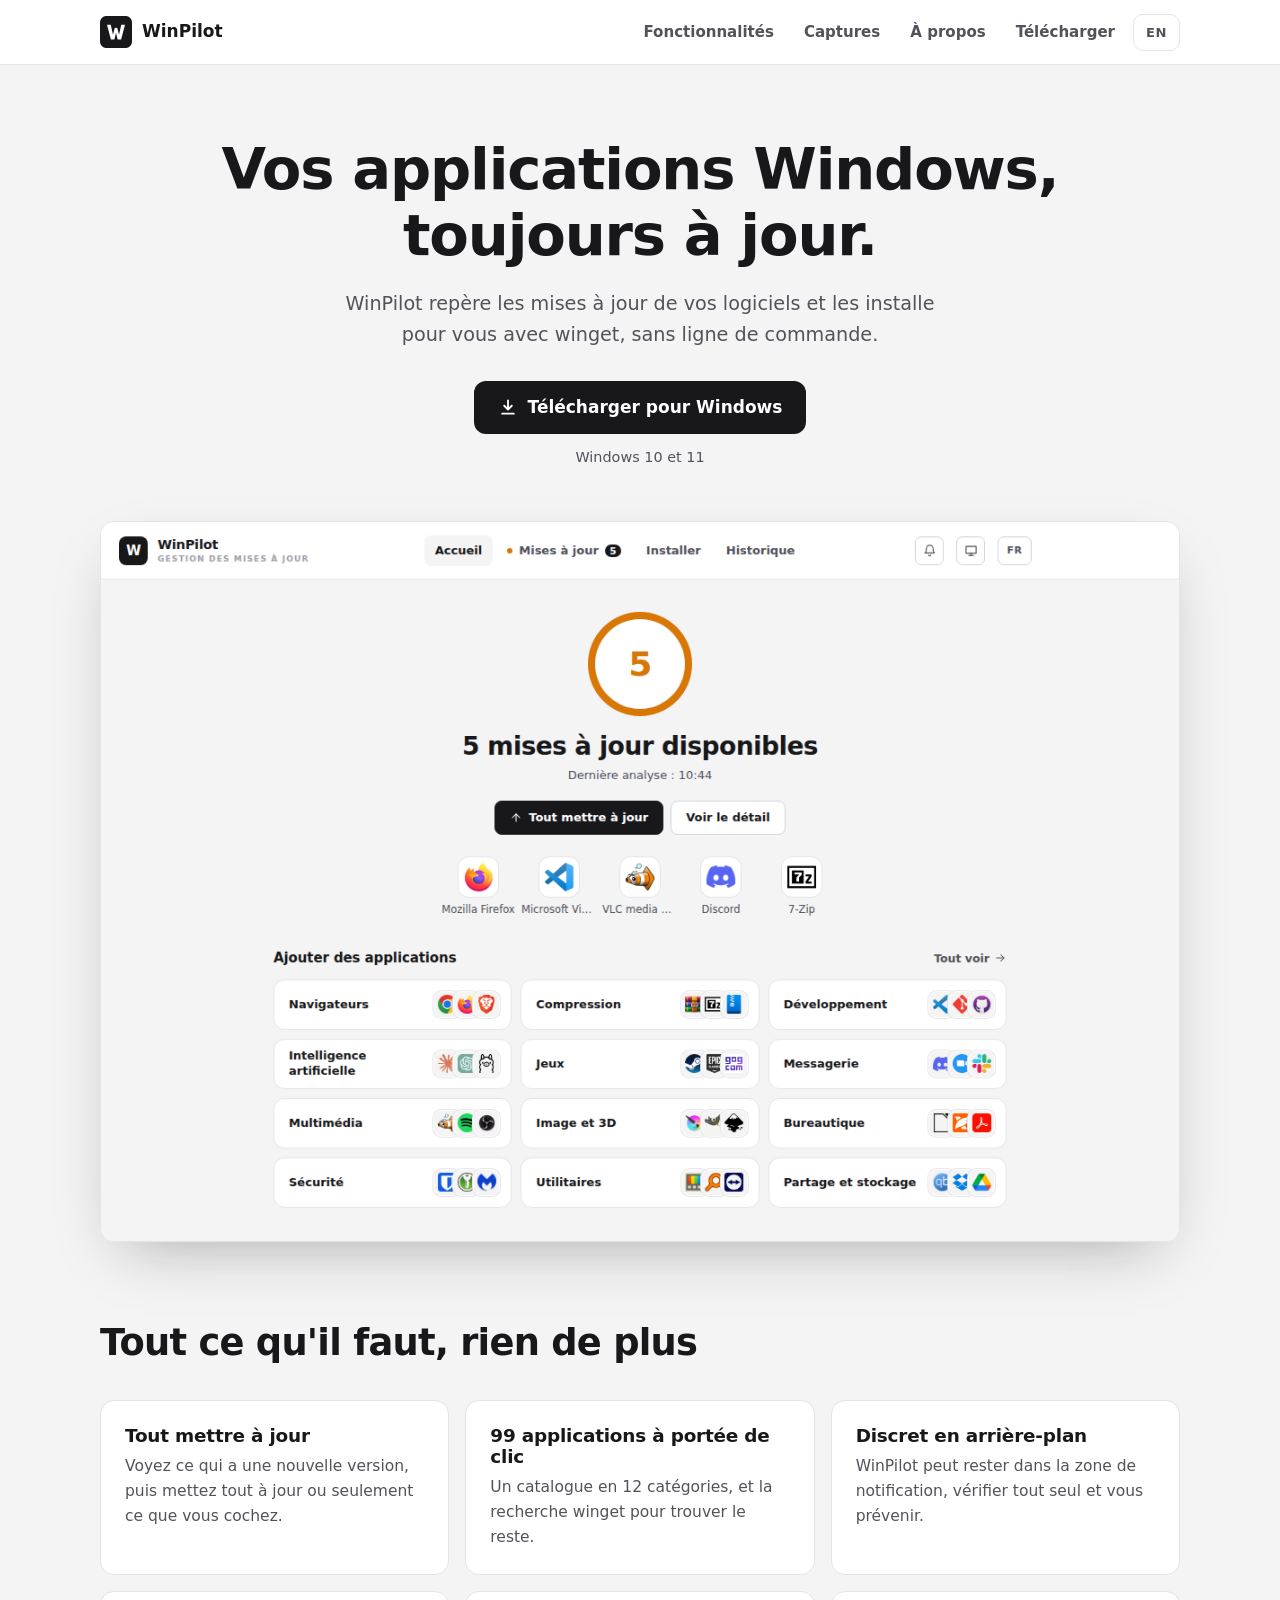
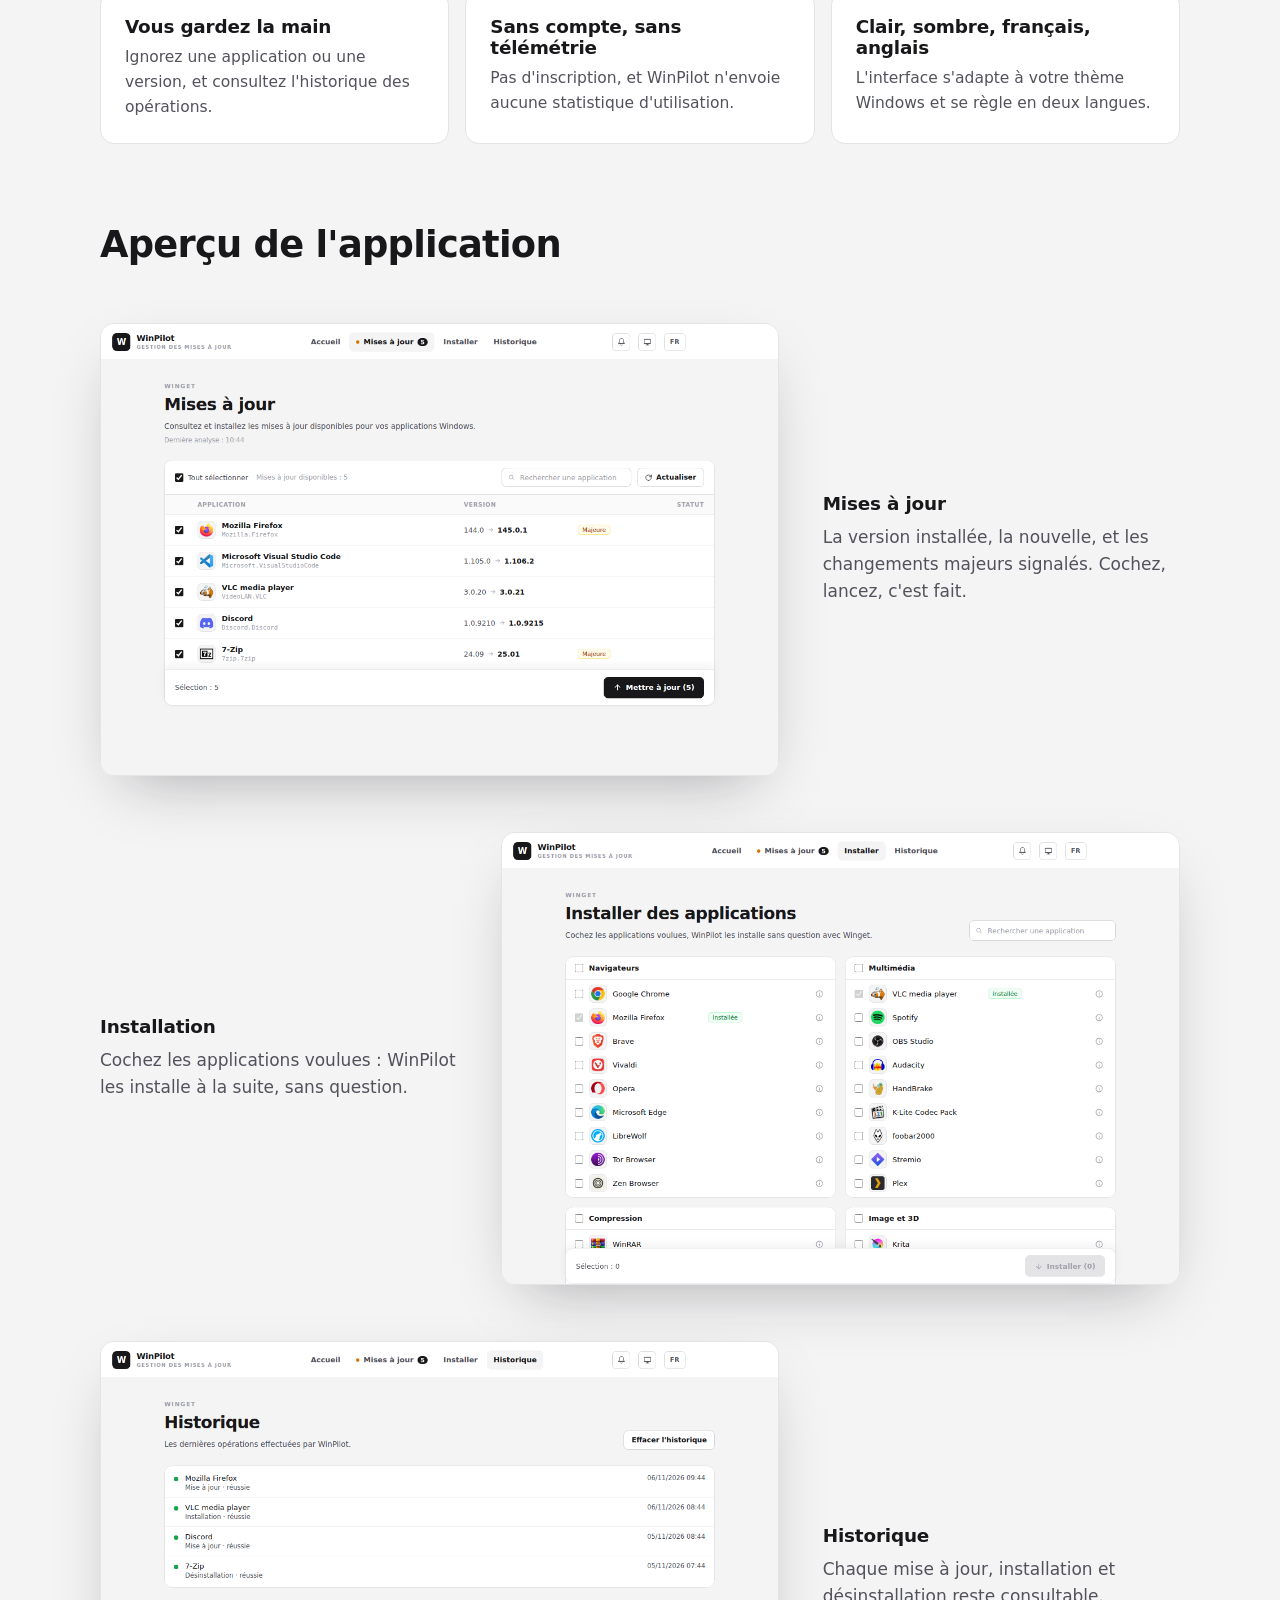
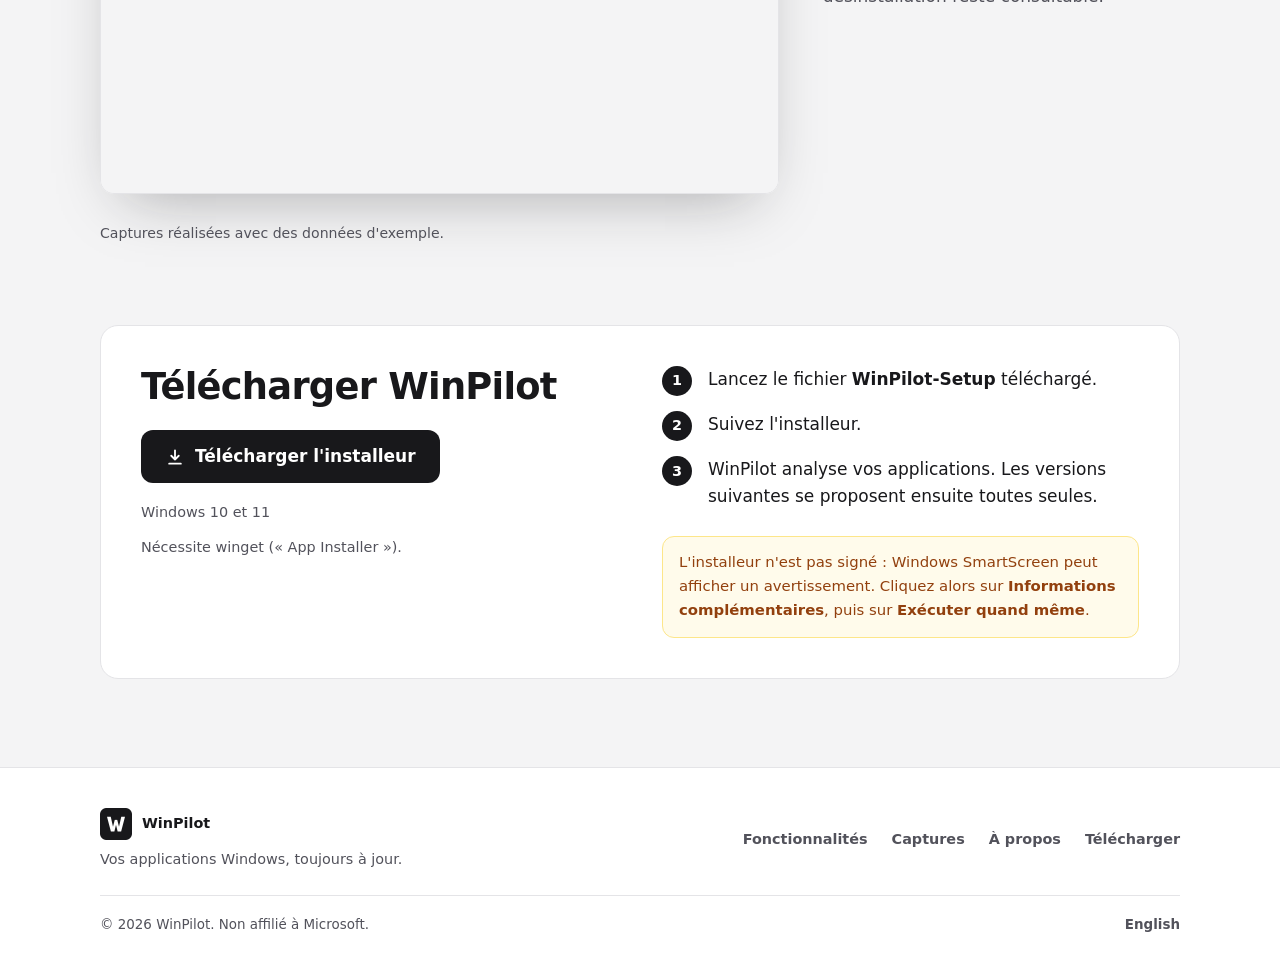
==== commit dfa83179: "Refait le pied de page du site" ====
--- a/docs/index.html
+++ b/docs/index.html
@@ -102,8 +102,21 @@
     </section>
   </main>
   <footer class="site-footer">
-    <div class="wrap">
-      <span>WinPilot. Non affilié à Microsoft.</span>
+    <div class="wrap footer-main">
+      <div>
+        <a class="brand" href="index.html"><img src="img/logo.png" alt="" width="32" height="32">WinPilot</a>
+        <p class="footer-tag">Vos applications Windows, toujours à jour.</p>
+      </div>
+      <nav class="footer-links" aria-label="Pied de page">
+        <a href="index.html#fonctionnalites">Fonctionnalités</a>
+        <a href="index.html#captures">Captures</a>
+        <a href="about.html">À propos</a>
+        <a href="index.html#telecharger">Télécharger</a>
+      </nav>
+    </div>
+    <div class="wrap footer-legal">
+      <span>© 2026 WinPilot. Non affilié à Microsoft.</span>
+      <a href="en/index.html" hreflang="en" lang="en">English</a>
     </div>
   </footer>
   <script src="site.js" defer></script>
--- a/docs/style.css
+++ b/docs/style.css
@@ -271,17 +271,40 @@
 
 .site-footer {
   margin-top: 88px;
-  padding: 28px 0;
+  padding: 40px 0 24px;
   border-top: 1px solid var(--border);
+  background: var(--surface);
   color: var(--text-soft);
-  font-size: 0.88rem;
-}
-
-.site-footer .wrap {
+  font-size: 0.9rem;
+}
+
+.site-footer .brand { color: var(--text); }
+
+.footer-main {
+  display: flex;
+  flex-wrap: wrap;
+  align-items: center;
+  justify-content: space-between;
+  gap: 20px 40px;
+}
+
+.footer-tag { margin-top: 8px; }
+
+.footer-links { display: flex; flex-wrap: wrap; gap: 6px 24px; }
+
+.footer-links a, .footer-legal a { font-weight: 600; text-decoration: none; }
+
+.footer-links a:hover, .footer-legal a:hover { color: var(--text); text-decoration: underline; }
+
+.footer-legal {
   display: flex;
   flex-wrap: wrap;
   justify-content: space-between;
-  gap: 8px 24px;
+  gap: 6px 24px;
+  margin-top: 24px;
+  padding-top: 18px;
+  border-top: 1px solid var(--border);
+  font-size: 0.84rem;
 }
 
 @media (max-width: 820px) {
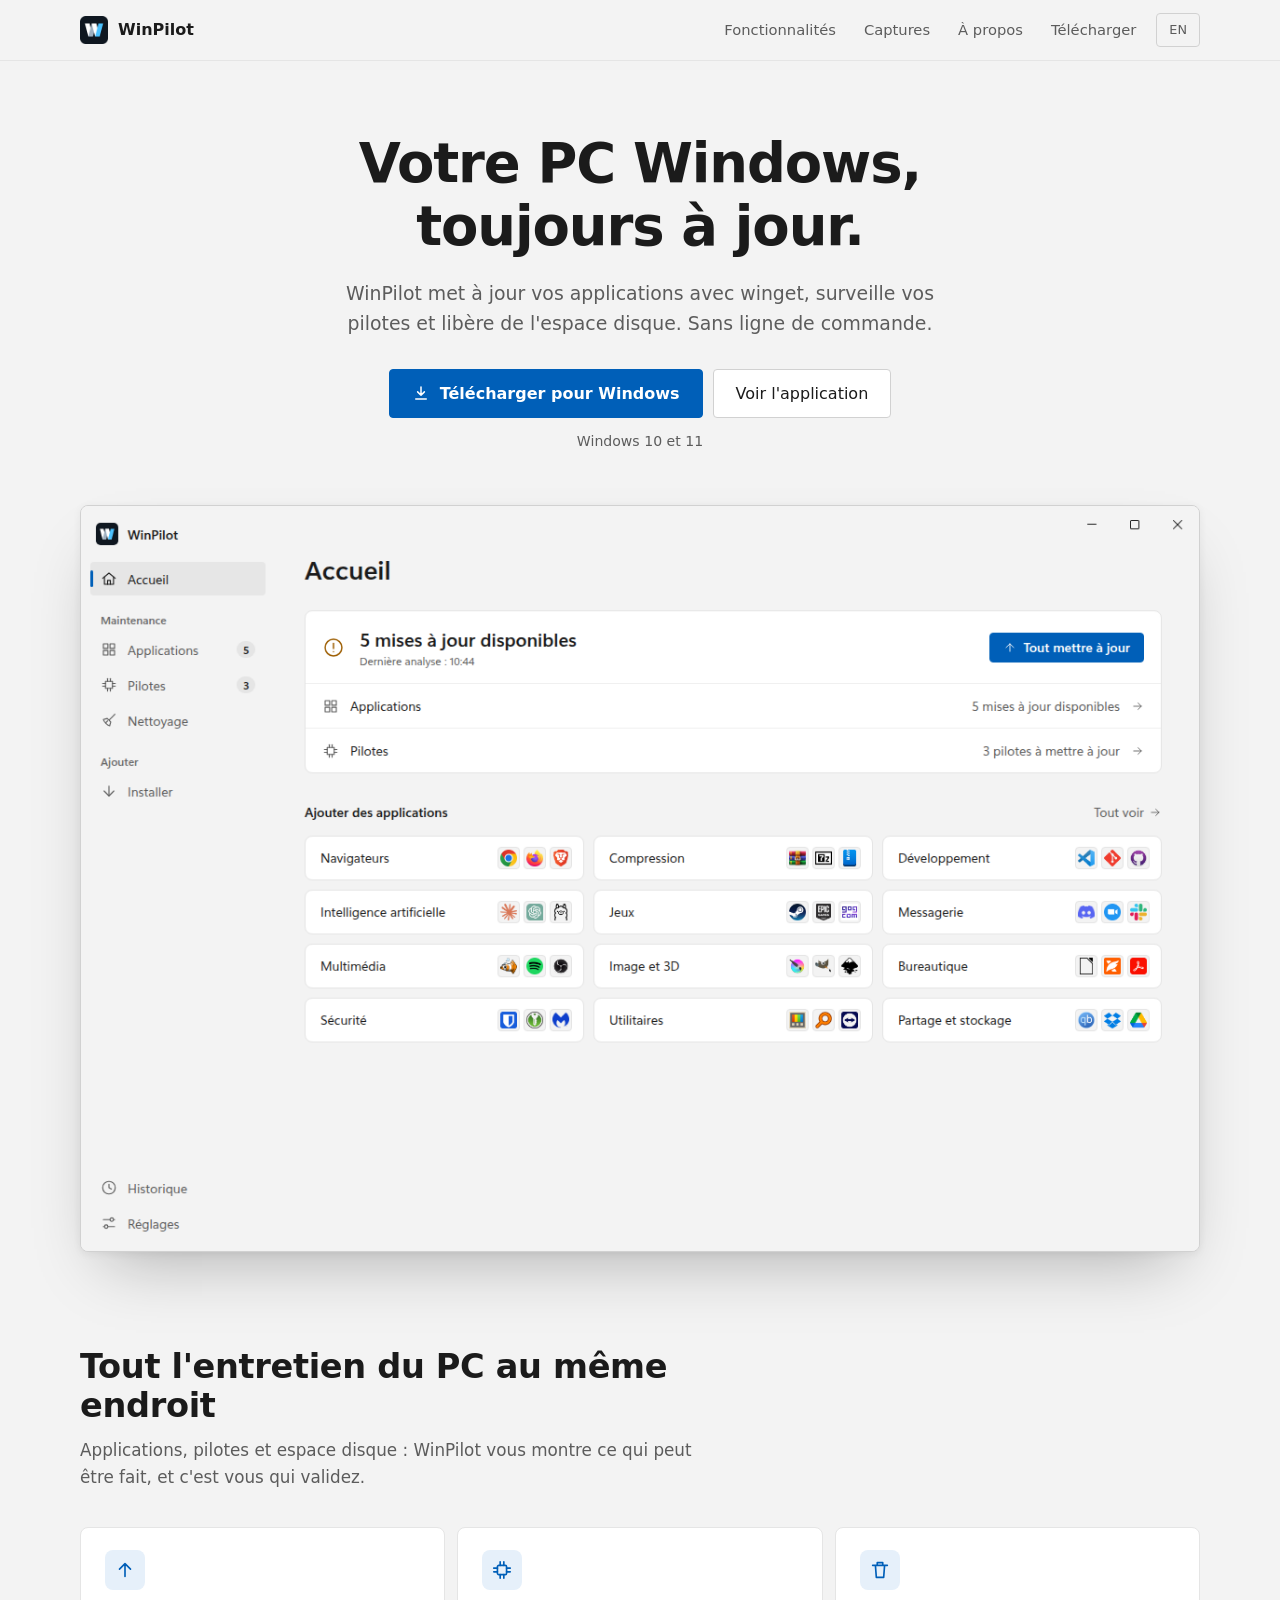
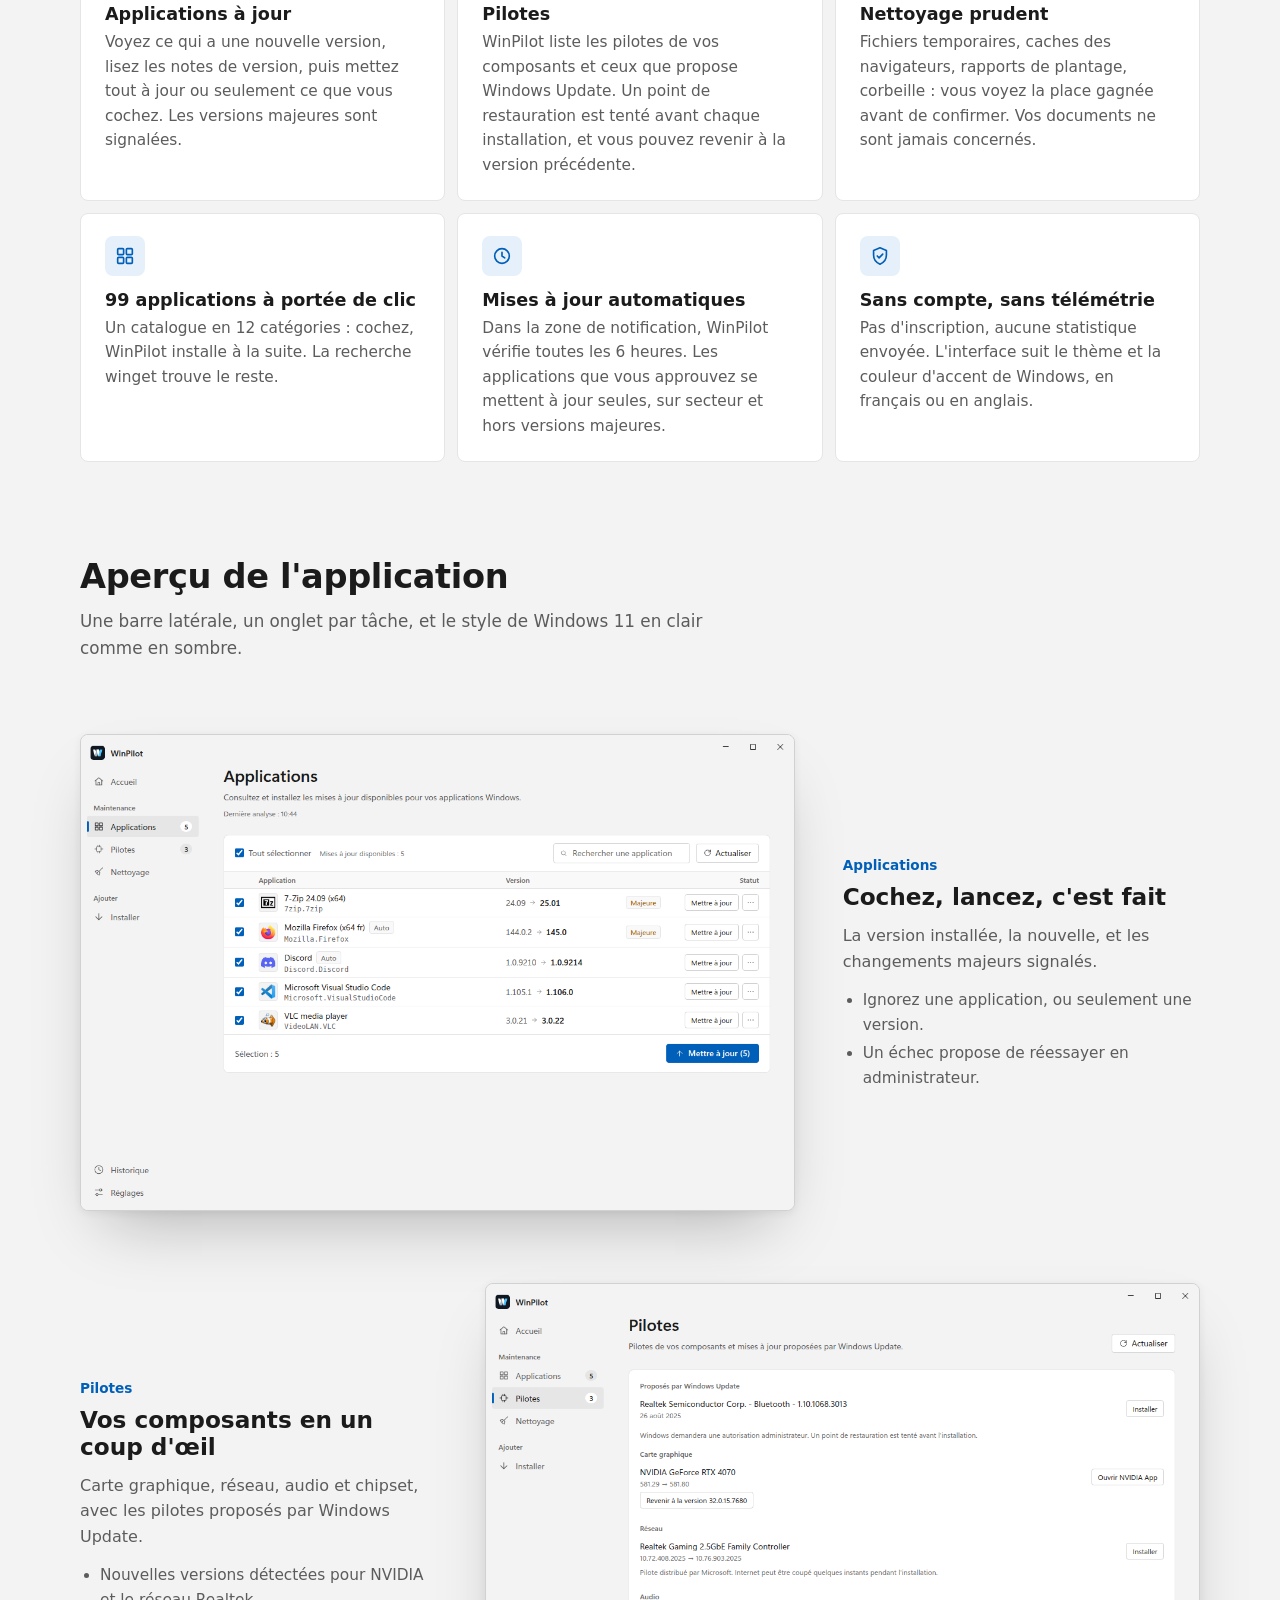
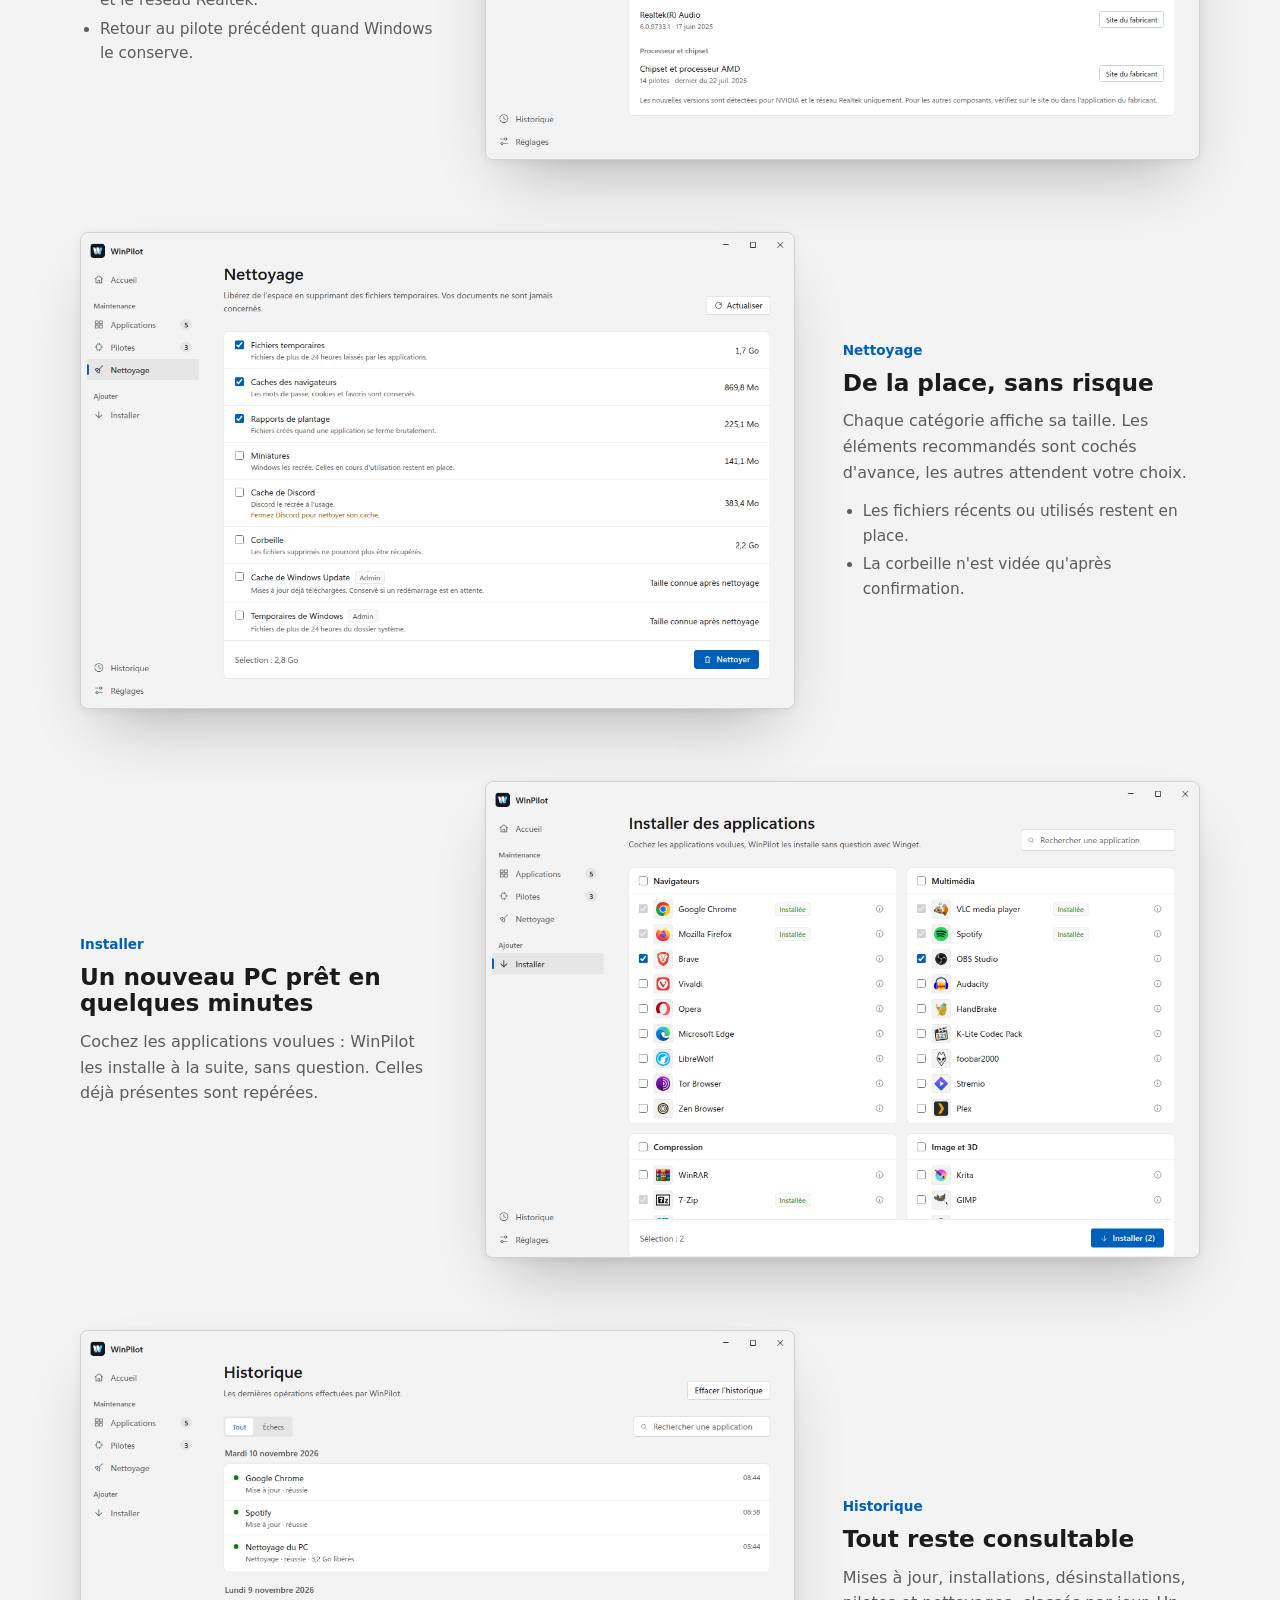
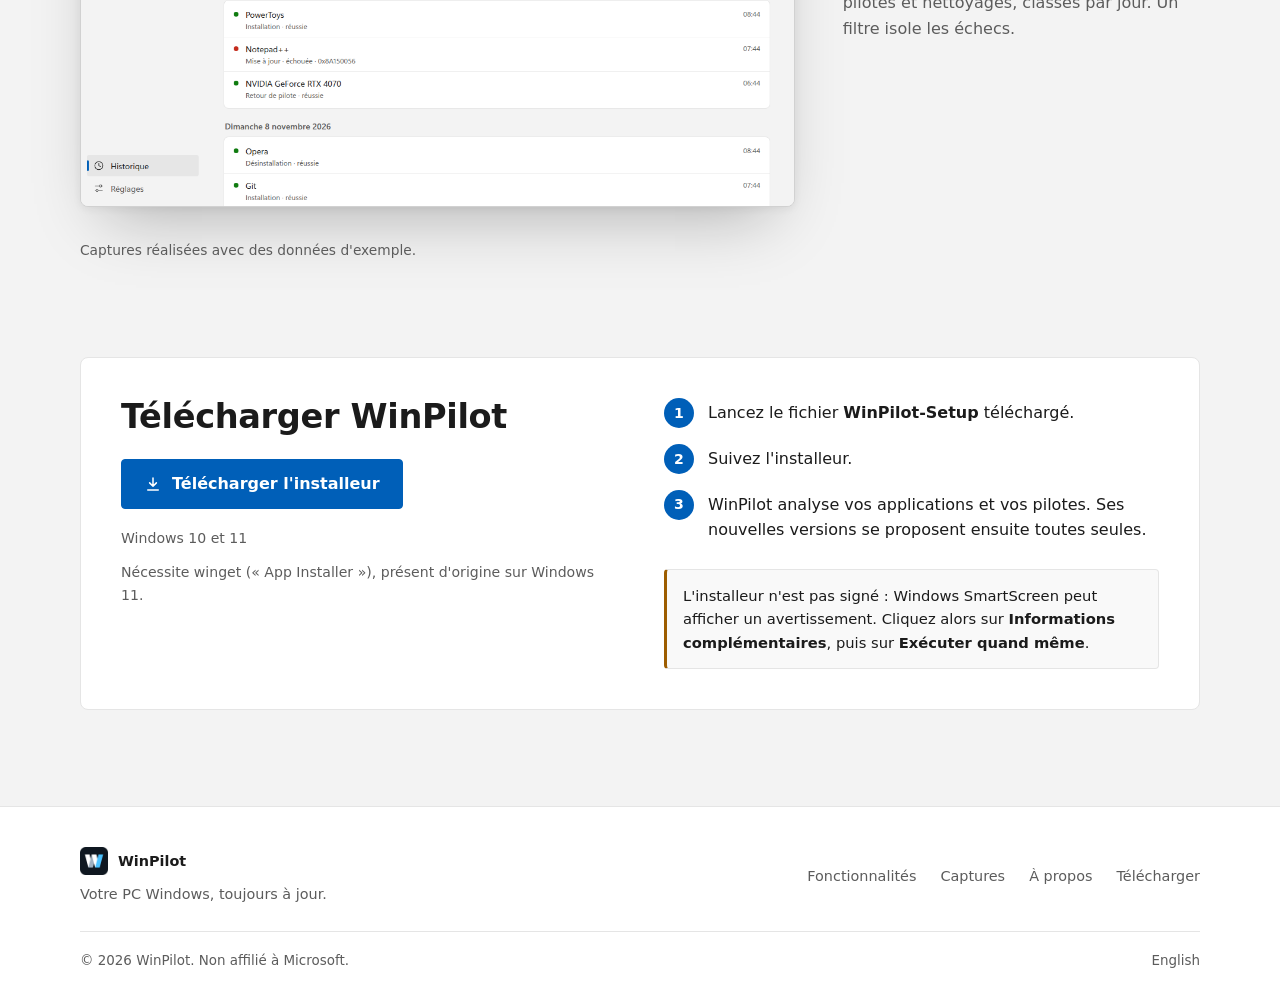
==== commit 08e703b8: "Refait le site, le README et les captures pour la nouvelle interface" ====
--- a/docs/index.html
+++ b/docs/index.html
@@ -3,10 +3,11 @@
 <head>
   <meta charset="utf-8">
   <meta name="viewport" content="width=device-width, initial-scale=1">
-  <title>WinPilot : vos applications Windows à jour</title>
-  <meta name="description" content="WinPilot liste les mises à jour de vos applications Windows et les installe avec winget, sans ligne de commande.">
-  <meta property="og:title" content="WinPilot : vos applications Windows à jour">
-  <meta property="og:description" content="WinPilot liste les mises à jour de vos applications Windows et les installe avec winget, sans ligne de commande.">
+  <title>WinPilot : votre PC Windows à jour</title>
+  <meta name="description" content="WinPilot met à jour vos applications Windows avec winget, surveille vos pilotes et libère de l'espace disque, sans ligne de commande.">
+  <meta property="og:title" content="WinPilot : votre PC Windows à jour">
+  <meta property="og:description" content="WinPilot met à jour vos applications Windows avec winget, surveille vos pilotes et libère de l'espace disque, sans ligne de commande.">
+  <meta property="og:image" content="https://lasdepic.github.io/winPilot-releases/img/accueil-clair.png">
   <link rel="icon" href="img/logo.png">
   <link rel="alternate" hreflang="fr" href="https://lasdepic.github.io/winPilot-releases/">
   <link rel="alternate" hreflang="en" href="https://lasdepic.github.io/winPilot-releases/en/">
@@ -16,7 +17,7 @@
   <a class="skip" href="#contenu">Aller au contenu</a>
   <header class="site-header">
     <div class="wrap">
-      <a class="brand" href="index.html"><img src="img/logo.png" alt="" width="32" height="32">WinPilot</a>
+      <a class="brand" href="index.html"><img src="img/logo.png" alt="" width="28" height="28">WinPilot</a>
       <nav class="nav" aria-label="Navigation principale">
         <a class="optional" href="index.html#fonctionnalites">Fonctionnalités</a>
         <a class="optional" href="index.html#captures">Captures</a>
@@ -28,55 +29,130 @@
   </header>
   <main id="contenu">
     <div class="hero wrap">
-      <h1>Vos applications Windows,<br>toujours à jour.</h1>
-      <p class="lead">WinPilot repère les mises à jour de vos logiciels et les installe pour vous avec winget, sans ligne de commande.</p>
-      <a class="btn" href="https://github.com/Lasdepic/winPilot-releases/releases/latest" data-download><svg viewBox="0 0 24 24" fill="none" stroke="currentColor" stroke-width="2.2" stroke-linecap="round" stroke-linejoin="round" aria-hidden="true"><path d="M12 4v11m0 0 4.5-4.5M12 15l-4.5-4.5M5 20h14"/></svg> Télécharger pour Windows</a>
+      <h1>Votre PC Windows,<br>toujours à jour.</h1>
+      <p class="lead">WinPilot met à jour vos applications avec winget, surveille vos pilotes et libère de l'espace disque. Sans ligne de commande.</p>
+      <div class="actions">
+        <a class="btn" href="https://github.com/Lasdepic/winPilot-releases/releases/latest" data-download><svg viewBox="0 0 24 24" fill="none" stroke="currentColor" stroke-width="2" stroke-linecap="round" stroke-linejoin="round" aria-hidden="true"><path d="M12 4v11m0 0 4.5-4.5M12 15l-4.5-4.5M5 20h14"/></svg> Télécharger pour Windows</a>
+        <a class="btn btn-ghost" href="#captures">Voir l'application</a>
+      </div>
       <p class="meta" data-version>Windows 10 et 11</p>
       <div class="shot">
         <picture>
           <source srcset="img/accueil-sombre.png" media="(prefers-color-scheme: dark)">
-          <img src="img/accueil-clair.png" alt="Accueil de WinPilot : 5 mises à jour disponibles et catalogue d'applications par catégorie" width="1200" height="800" fetchpriority="high">
+          <img src="img/accueil-clair.png" alt="Accueil de WinPilot : 5 mises à jour d'applications et 3 pilotes à mettre à jour, puis le catalogue d'applications par catégorie" width="1200" height="800" fetchpriority="high">
         </picture>
       </div>
     </div>
 
     <section id="fonctionnalites" class="wrap">
       <div class="section-title">
-        <h2>Tout ce qu'il faut, rien de plus</h2>
+        <h2>Tout l'entretien du PC au même endroit</h2>
+        <p>Applications, pilotes et espace disque : WinPilot vous montre ce qui peut être fait, et c'est vous qui validez.</p>
       </div>
       <div class="cards">
-        <div class="card"><h3>Tout mettre à jour</h3><p>Voyez ce qui a une nouvelle version, puis mettez tout à jour ou seulement ce que vous cochez.</p></div>
-        <div class="card"><h3>99 applications à portée de clic</h3><p>Un catalogue en 12 catégories, et la recherche winget pour trouver le reste.</p></div>
-        <div class="card"><h3>Discret en arrière-plan</h3><p>WinPilot peut rester dans la zone de notification, vérifier tout seul et vous prévenir.</p></div>
-        <div class="card"><h3>Vous gardez la main</h3><p>Ignorez une application ou une version, et consultez l'historique des opérations.</p></div>
-        <div class="card"><h3>Sans compte, sans télémétrie</h3><p>Pas d'inscription, et WinPilot n'envoie aucune statistique d'utilisation.</p></div>
-        <div class="card"><h3>Clair, sombre, français, anglais</h3><p>L'interface s'adapte à votre thème Windows et se règle en deux langues.</p></div>
+        <div class="card">
+          <div class="card-icon"><svg viewBox="0 0 24 24" fill="none" stroke="currentColor" stroke-width="1.8" stroke-linecap="round" stroke-linejoin="round" aria-hidden="true"><path d="M12 19V5m0 0-6 6m6-6 6 6"/></svg></div>
+          <h3>Applications à jour</h3>
+          <p>Voyez ce qui a une nouvelle version, lisez les notes de version, puis mettez tout à jour ou seulement ce que vous cochez. Les versions majeures sont signalées.</p>
+        </div>
+        <div class="card">
+          <div class="card-icon"><svg viewBox="0 0 24 24" fill="none" stroke="currentColor" stroke-width="1.8" stroke-linecap="round" stroke-linejoin="round" aria-hidden="true"><rect x="7" y="7" width="10" height="10" rx="1.5"/><path d="M10 3v4m4-4v4m-4 10v4m4-4v4M3 10h4m-4 4h4m10-4h4m-4 4h4"/></svg></div>
+          <h3>Pilotes</h3>
+          <p>WinPilot liste les pilotes de vos composants et ceux que propose Windows Update. Un point de restauration est tenté avant chaque installation, et vous pouvez revenir à la version précédente.</p>
+        </div>
+        <div class="card">
+          <div class="card-icon"><svg viewBox="0 0 24 24" fill="none" stroke="currentColor" stroke-width="1.8" stroke-linecap="round" stroke-linejoin="round" aria-hidden="true"><path d="M4 7h16M9 7V4h6v3m-8 0 1 13h8l1-13"/></svg></div>
+          <h3>Nettoyage prudent</h3>
+          <p>Fichiers temporaires, caches des navigateurs, rapports de plantage, corbeille : vous voyez la place gagnée avant de confirmer. Vos documents ne sont jamais concernés.</p>
+        </div>
+        <div class="card">
+          <div class="card-icon"><svg viewBox="0 0 24 24" fill="none" stroke="currentColor" stroke-width="1.8" stroke-linecap="round" stroke-linejoin="round" aria-hidden="true"><rect x="4" y="4" width="6.5" height="6.5" rx="1"/><rect x="13.5" y="4" width="6.5" height="6.5" rx="1"/><rect x="4" y="13.5" width="6.5" height="6.5" rx="1"/><rect x="13.5" y="13.5" width="6.5" height="6.5" rx="1"/></svg></div>
+          <h3>99 applications à portée de clic</h3>
+          <p>Un catalogue en 12 catégories : cochez, WinPilot installe à la suite. La recherche winget trouve le reste.</p>
+        </div>
+        <div class="card">
+          <div class="card-icon"><svg viewBox="0 0 24 24" fill="none" stroke="currentColor" stroke-width="1.8" stroke-linecap="round" stroke-linejoin="round" aria-hidden="true"><circle cx="12" cy="12" r="8"/><path d="M12 8v4l3 2"/></svg></div>
+          <h3>Mises à jour automatiques</h3>
+          <p>Dans la zone de notification, WinPilot vérifie toutes les 6 heures. Les applications que vous approuvez se mettent à jour seules, sur secteur et hors versions majeures.</p>
+        </div>
+        <div class="card">
+          <div class="card-icon"><svg viewBox="0 0 24 24" fill="none" stroke="currentColor" stroke-width="1.8" stroke-linecap="round" stroke-linejoin="round" aria-hidden="true"><path d="M12 3 5 6v5c0 4.5 3 8.3 7 10 4-1.7 7-5.5 7-10V6l-7-3Z"/><path d="m9 12 2 2 4-4"/></svg></div>
+          <h3>Sans compte, sans télémétrie</h3>
+          <p>Pas d'inscription, aucune statistique envoyée. L'interface suit le thème et la couleur d'accent de Windows, en français ou en anglais.</p>
+        </div>
       </div>
     </section>
 
     <section id="captures" class="wrap">
       <div class="section-title">
         <h2>Aperçu de l'application</h2>
-      </div>
-      <div class="showcase">
-        <div class="showcase-text"><h3>Mises à jour</h3><p>La version installée, la nouvelle, et les changements majeurs signalés. Cochez, lancez, c'est fait.</p></div>
-        <div class="shot"><picture>
-          <source srcset="img/mises-a-jour-sombre.png" media="(prefers-color-scheme: dark)">
-          <img src="img/mises-a-jour-clair.png" alt="Liste des mises à jour disponibles avec les versions" width="1200" height="800" loading="lazy">
-        </picture></div>
-      </div>
-      <div class="showcase">
-        <div class="showcase-text"><h3>Installation</h3><p>Cochez les applications voulues : WinPilot les installe à la suite, sans question.</p></div>
+        <p>Une barre latérale, un onglet par tâche, et le style de Windows 11 en clair comme en sombre.</p>
+      </div>
+      <div class="showcase">
+        <div class="showcase-text">
+          <span class="eyebrow">Applications</span>
+          <h3>Cochez, lancez, c'est fait</h3>
+          <p>La version installée, la nouvelle, et les changements majeurs signalés.</p>
+          <ul>
+            <li>Ignorez une application, ou seulement une version.</li>
+            <li>Un échec propose de réessayer en administrateur.</li>
+          </ul>
+        </div>
+        <div class="shot"><picture>
+          <source srcset="img/applications-sombre.png" media="(prefers-color-scheme: dark)">
+          <img src="img/applications-clair.png" alt="Liste des 5 mises à jour disponibles avec la version installée et la nouvelle" width="1200" height="800" loading="lazy">
+        </picture></div>
+      </div>
+      <div class="showcase">
+        <div class="showcase-text">
+          <span class="eyebrow">Pilotes</span>
+          <h3>Vos composants en un coup d'œil</h3>
+          <p>Carte graphique, réseau, audio et chipset, avec les pilotes proposés par Windows Update.</p>
+          <ul>
+            <li>Nouvelles versions détectées pour NVIDIA et le réseau Realtek.</li>
+            <li>Retour au pilote précédent quand Windows le conserve.</li>
+          </ul>
+        </div>
+        <div class="shot"><picture>
+          <source srcset="img/pilotes-sombre.png" media="(prefers-color-scheme: dark)">
+          <img src="img/pilotes-clair.png" alt="Onglet Pilotes : pilote Windows Update, carte graphique NVIDIA, réseau, audio et chipset" width="1200" height="800" loading="lazy">
+        </picture></div>
+      </div>
+      <div class="showcase">
+        <div class="showcase-text">
+          <span class="eyebrow">Nettoyage</span>
+          <h3>De la place, sans risque</h3>
+          <p>Chaque catégorie affiche sa taille. Les éléments recommandés sont cochés d'avance, les autres attendent votre choix.</p>
+          <ul>
+            <li>Les fichiers récents ou utilisés restent en place.</li>
+            <li>La corbeille n'est vidée qu'après confirmation.</li>
+          </ul>
+        </div>
+        <div class="shot"><picture>
+          <source srcset="img/nettoyage-sombre.png" media="(prefers-color-scheme: dark)">
+          <img src="img/nettoyage-clair.png" alt="Onglet Nettoyage : fichiers temporaires, caches et corbeille avec leur taille" width="1200" height="800" loading="lazy">
+        </picture></div>
+      </div>
+      <div class="showcase">
+        <div class="showcase-text">
+          <span class="eyebrow">Installer</span>
+          <h3>Un nouveau PC prêt en quelques minutes</h3>
+          <p>Cochez les applications voulues : WinPilot les installe à la suite, sans question. Celles déjà présentes sont repérées.</p>
+        </div>
         <div class="shot"><picture>
           <source srcset="img/installer-sombre.png" media="(prefers-color-scheme: dark)">
-          <img src="img/installer-clair.png" alt="Catalogue d'applications à installer, classé par catégorie" width="1200" height="800" loading="lazy">
-        </picture></div>
-      </div>
-      <div class="showcase">
-        <div class="showcase-text"><h3>Historique</h3><p>Chaque mise à jour, installation et désinstallation reste consultable.</p></div>
+          <img src="img/installer-clair.png" alt="Catalogue d'applications à installer, classé par catégorie, avec deux applications cochées" width="1200" height="800" loading="lazy">
+        </picture></div>
+      </div>
+      <div class="showcase">
+        <div class="showcase-text">
+          <span class="eyebrow">Historique</span>
+          <h3>Tout reste consultable</h3>
+          <p>Mises à jour, installations, désinstallations, pilotes et nettoyages, classés par jour. Un filtre isole les échecs.</p>
+        </div>
         <div class="shot"><picture>
           <source srcset="img/historique-sombre.png" media="(prefers-color-scheme: dark)">
-          <img src="img/historique-clair.png" alt="Historique des dernières opérations" width="1200" height="800" loading="lazy">
+          <img src="img/historique-clair.png" alt="Historique des dernières opérations, classées par jour" width="1200" height="800" loading="lazy">
         </picture></div>
       </div>
       <p class="note">Captures réalisées avec des données d'exemple.</p>
@@ -86,15 +162,15 @@
       <div class="download download-grid">
         <div>
           <h2>Télécharger WinPilot</h2>
-          <a class="btn" href="https://github.com/Lasdepic/winPilot-releases/releases/latest" data-download><svg viewBox="0 0 24 24" fill="none" stroke="currentColor" stroke-width="2.2" stroke-linecap="round" stroke-linejoin="round" aria-hidden="true"><path d="M12 4v11m0 0 4.5-4.5M12 15l-4.5-4.5M5 20h14"/></svg> Télécharger l'installeur</a>
+          <a class="btn" href="https://github.com/Lasdepic/winPilot-releases/releases/latest" data-download><svg viewBox="0 0 24 24" fill="none" stroke="currentColor" stroke-width="2" stroke-linecap="round" stroke-linejoin="round" aria-hidden="true"><path d="M12 4v11m0 0 4.5-4.5M12 15l-4.5-4.5M5 20h14"/></svg> Télécharger l'installeur</a>
           <p class="meta" data-version>Windows 10 et 11</p>
-          <p class="meta">Nécessite winget (« App Installer »).</p>
+          <p class="meta">Nécessite winget (« App Installer »), présent d'origine sur Windows 11.</p>
         </div>
         <div>
           <ol class="steps">
             <li>Lancez le fichier <strong>WinPilot-Setup</strong> téléchargé.</li>
             <li>Suivez l'installeur.</li>
-            <li>WinPilot analyse vos applications. Les versions suivantes se proposent ensuite toutes seules.</li>
+            <li>WinPilot analyse vos applications et vos pilotes. Ses nouvelles versions se proposent ensuite toutes seules.</li>
           </ol>
           <p class="callout">L'installeur n'est pas signé : Windows SmartScreen peut afficher un avertissement. Cliquez alors sur <strong>Informations complémentaires</strong>, puis sur <strong>Exécuter quand même</strong>.</p>
         </div>
@@ -104,8 +180,8 @@
   <footer class="site-footer">
     <div class="wrap footer-main">
       <div>
-        <a class="brand" href="index.html"><img src="img/logo.png" alt="" width="32" height="32">WinPilot</a>
-        <p class="footer-tag">Vos applications Windows, toujours à jour.</p>
+        <a class="brand" href="index.html"><img src="img/logo.png" alt="" width="28" height="28">WinPilot</a>
+        <p class="footer-tag">Votre PC Windows, toujours à jour.</p>
       </div>
       <nav class="footer-links" aria-label="Pied de page">
         <a href="index.html#fonctionnalites">Fonctionnalités</a>
--- a/docs/style.css
+++ b/docs/style.css
@@ -1,39 +1,42 @@
+/* Same palette as the application: Windows 11 greys and the default accent. */
 :root {
   color-scheme: light dark;
-  --bg: #f4f4f5;
+  --bg: #f3f3f3;
   --surface: #ffffff;
-  --text: #18181b;
-  --text-soft: #52525b;
-  --border: #e4e4e7;
-  --button-bg: #18181b;
-  --button-text: #ffffff;
-  --accent: #b45309;
-  --warn-bg: #fffbeb;
-  --warn-border: #fde68a;
-  --warn-text: #92400e;
-  --shadow: 0 24px 60px -24px rgb(24 24 27 / 0.35);
+  --surface-soft: #f9f9f9;
+  --text: #1b1b1b;
+  --text-soft: #5c5c5c;
+  --border: #e5e5e5;
+  --border-strong: #d1d1d1;
+  --accent: #005fb8;
+  --accent-hover: #00529e;
+  --on-accent: #ffffff;
+  --accent-soft: #e6f0fa;
+  --warn: #9d5d00;
+  --shadow: 0 32px 64px -24px rgb(0 0 0 / 0.28), 0 2px 8px rgb(0 0 0 / 0.06);
 }
 
 @media (prefers-color-scheme: dark) {
   :root {
-    --bg: #18181b;
-    --surface: #232326;
-    --text: #fafafa;
-    --text-soft: #b4b4bb;
-    --border: #3a3a40;
-    --button-bg: #fafafa;
-    --button-text: #18181b;
-    --accent: #f59e0b;
-    --warn-bg: #2d2413;
-    --warn-border: #5c4415;
-    --warn-text: #fcd34d;
-    --shadow: 0 24px 60px -24px rgb(0 0 0 / 0.8);
+    --bg: #202020;
+    --surface: #2b2b2b;
+    --surface-soft: #323232;
+    --text: #ffffff;
+    --text-soft: #c8c8c8;
+    --border: #3a3a3a;
+    --border-strong: #4d4d4d;
+    --accent: #60cdff;
+    --accent-hover: #8ad8ff;
+    --on-accent: #000000;
+    --accent-soft: #1f3442;
+    --warn: #fce100;
+    --shadow: 0 32px 64px -24px rgb(0 0 0 / 0.85), 0 2px 8px rgb(0 0 0 / 0.3);
   }
 }
 
 * { box-sizing: border-box; }
 
-html { scroll-behavior: smooth; scroll-padding-top: 88px; }
+html { scroll-behavior: smooth; scroll-padding-top: 80px; }
 
 @media (prefers-reduced-motion: reduce) {
   html { scroll-behavior: auto; }
@@ -43,41 +46,47 @@
   margin: 0;
   background: var(--bg);
   color: var(--text);
-  font-family: 'Segoe UI', system-ui, -apple-system, Roboto, sans-serif;
-  font-size: 17px;
+  font-family: 'Segoe UI Variable Text', 'Segoe UI', system-ui, -apple-system, Roboto, sans-serif;
+  font-size: 16px;
   line-height: 1.6;
+  -webkit-font-smoothing: antialiased;
 }
 
 img { display: block; max-width: 100%; height: auto; }
 
 a { color: inherit; }
 
-h1, h2, h3 { line-height: 1.15; margin: 0; letter-spacing: -0.02em; }
-
-h1 { font-size: clamp(2.3rem, 6vw, 3.6rem); font-weight: 800; }
-h2 { font-size: clamp(1.7rem, 4vw, 2.3rem); font-weight: 800; }
-h3 { font-size: 1.15rem; font-weight: 700; letter-spacing: -0.01em; }
+h1, h2, h3 {
+  margin: 0;
+  font-family: 'Segoe UI Variable Display', 'Segoe UI', system-ui, -apple-system, Roboto, sans-serif;
+  font-weight: 600;
+  line-height: 1.15;
+}
+
+h1 { font-size: clamp(2.2rem, 5.5vw, 3.4rem); letter-spacing: -0.02em; }
+h2 { font-size: clamp(1.6rem, 3.6vw, 2.1rem); letter-spacing: -0.01em; }
+h3 { font-size: 1.1rem; }
 
 p { margin: 0; }
 
-.wrap { width: min(1080px, 100% - 40px); margin-inline: auto; }
-
-.narrow { width: min(720px, 100% - 40px); margin-inline: auto; }
-
-.skip {
-  position: absolute;
-  left: -9999px;
-}
+.wrap { width: min(1120px, 100% - 32px); margin-inline: auto; }
+
+.narrow { width: min(720px, 100% - 32px); margin-inline: auto; }
+
+.skip { position: absolute; left: -9999px; }
 
 .skip:focus { left: 16px; top: 16px; z-index: 20; background: var(--surface); padding: 8px 14px; }
 
 :focus-visible { outline: 2px solid var(--accent); outline-offset: 2px; }
+
+/* Header */
 
 .site-header {
   position: sticky;
   top: 0;
   z-index: 10;
-  background: var(--surface);
+  background: color-mix(in srgb, var(--bg) 82%, transparent);
+  backdrop-filter: blur(20px) saturate(1.4);
   border-bottom: 1px solid var(--border);
 }
 
@@ -86,108 +95,171 @@
   align-items: center;
   justify-content: space-between;
   gap: 16px;
-  min-height: 64px;
+  min-height: 60px;
 }
 
 .brand {
   display: flex;
   align-items: center;
   gap: 10px;
-  font-weight: 800;
+  font-weight: 600;
   text-decoration: none;
 }
 
-.brand img { width: 32px; height: 32px; }
-
-.nav { display: flex; align-items: center; gap: 6px; }
+.brand img { width: 28px; height: 28px; }
+
+.nav { display: flex; align-items: center; gap: 4px; }
 
 .nav a {
-  padding: 7px 12px;
-  border-radius: 10px;
+  padding: 6px 12px;
+  border-radius: 4px;
   color: var(--text-soft);
-  font-size: 0.94rem;
-  font-weight: 600;
+  font-size: 0.92rem;
   text-decoration: none;
   white-space: nowrap;
 }
 
-.nav a:hover, .nav a[aria-current='page'] { background: var(--bg); color: var(--text); }
-
-.nav .lang { border: 1px solid var(--border); font-size: 0.82rem; letter-spacing: 0.04em; }
+.nav a:hover, .nav a[aria-current='page'] { background: var(--surface); color: var(--text); }
+
+.nav .lang { margin-left: 4px; border: 1px solid var(--border-strong); font-size: 0.8rem; }
+
+/* Buttons */
 
 .btn {
   display: inline-flex;
   align-items: center;
   justify-content: center;
   gap: 10px;
-  padding: 13px 24px;
-  border-radius: 12px;
-  background: var(--button-bg);
-  color: var(--button-text);
-  font-weight: 700;
+  padding: 11px 22px;
+  border: 1px solid var(--accent);
+  border-radius: 4px;
+  background: var(--accent);
+  color: var(--on-accent);
+  font-weight: 600;
   text-decoration: none;
-}
-
-.btn:hover { opacity: 0.88; }
-
-.btn svg { width: 20px; height: 20px; flex: none; }
+  transition: background 0.15s, border-color 0.15s;
+}
+
+.btn:hover { background: var(--accent-hover); border-color: var(--accent-hover); }
+
+.btn svg { width: 18px; height: 18px; flex: none; }
+
+.btn-ghost {
+  background: var(--surface);
+  border-color: var(--border-strong);
+  color: var(--text);
+  font-weight: 400;
+}
+
+.btn-ghost:hover { background: var(--surface-soft); border-color: var(--border-strong); }
+
+.actions { display: flex; flex-wrap: wrap; justify-content: center; gap: 10px; }
+
+.meta { margin-top: 12px; color: var(--text-soft); font-size: 0.88rem; }
+
+/* Hero */
 
 .hero { padding: 72px 0 0; text-align: center; }
 
 .hero .lead {
-  max-width: 620px;
+  max-width: 640px;
   margin: 20px auto 30px;
   color: var(--text-soft);
-  font-size: 1.2rem;
-}
-
-.meta { margin-top: 12px; color: var(--text-soft); font-size: 0.9rem; }
+  font-size: 1.18rem;
+}
 
 .shot {
-  border: 1px solid var(--border);
-  border-radius: 14px;
+  border: 1px solid var(--border-strong);
+  border-radius: 8px;
+  background: var(--bg);
   box-shadow: var(--shadow);
   overflow: hidden;
 }
 
 .hero .shot { margin-top: 52px; }
 
-section { padding: 80px 0 0; }
-
-.section-title { max-width: 620px; margin-bottom: 36px; }
-
-.section-title p { margin-top: 12px; color: var(--text-soft); }
+/* Sections */
+
+section { padding: 96px 0 0; }
+
+.section-title { max-width: 640px; margin-bottom: 36px; }
+
+.section-title p { margin-top: 12px; color: var(--text-soft); font-size: 1.05rem; }
 
 .cards {
   display: grid;
-  grid-template-columns: repeat(auto-fit, minmax(290px, 1fr));
-  gap: 16px;
+  grid-template-columns: repeat(auto-fit, minmax(300px, 1fr));
+  gap: 12px;
 }
 
 .card {
-  padding: 24px;
+  padding: 22px 24px;
   border: 1px solid var(--border);
-  border-radius: 14px;
-  background: var(--surface);
-}
-
-.card p { margin-top: 8px; color: var(--text-soft); font-size: 0.97rem; }
+  border-radius: 8px;
+  background: var(--surface);
+}
+
+.card-icon {
+  display: grid;
+  place-items: center;
+  width: 40px;
+  height: 40px;
+  margin-bottom: 14px;
+  border-radius: 8px;
+  background: var(--accent-soft);
+  color: var(--accent);
+}
+
+.card-icon svg { width: 22px; height: 22px; }
+
+.card p { margin-top: 6px; color: var(--text-soft); font-size: 0.96rem; }
 
 .showcase {
   display: grid;
-  grid-template-columns: 1fr 1.9fr;
-  align-items: center;
-  gap: 44px;
-  margin-top: 56px;
-}
-
-.showcase:nth-of-type(even) { grid-template-columns: 1.9fr 1fr; }
+  grid-template-columns: 1fr 2fr;
+  align-items: center;
+  gap: 48px;
+  margin-top: 72px;
+}
+
+.showcase:nth-of-type(even) { grid-template-columns: 2fr 1fr; }
 
 .showcase:nth-of-type(even) .showcase-text { order: 2; }
 
-.showcase-text p { margin-top: 10px; color: var(--text-soft); }
-
-.note { margin-top: 28px; color: var(--text-soft); font-size: 0.88rem; }
+.showcase-text .eyebrow {
+  display: block;
+  margin-bottom: 8px;
+  color: var(--accent);
+  font-size: 0.85rem;
+  font-weight: 600;
+}
+
+.showcase-text h3 { font-size: 1.45rem; }
+
+.showcase-text p { margin-top: 12px; color: var(--text-soft); }
+
+.showcase-text ul { margin: 14px 0 0; padding-left: 20px; color: var(--text-soft); font-size: 0.96rem; }
+
+.showcase-text li + li { margin-top: 4px; }
+
+.note { margin-top: 32px; color: var(--text-soft); font-size: 0.86rem; }
+
+/* Download */
+
+.download {
+  padding: 40px;
+  border: 1px solid var(--border);
+  border-radius: 8px;
+  background: var(--surface);
+}
+
+.download .btn { margin: 22px 0 6px; }
+
+.download-grid {
+  display: grid;
+  grid-template-columns: 1fr 1fr;
+  gap: 48px;
+}
 
 .steps {
   margin: 0;
@@ -198,7 +270,7 @@
 
 .steps li {
   position: relative;
-  padding: 0 0 18px 46px;
+  padding: 2px 0 18px 44px;
   counter-increment: step;
 }
 
@@ -212,36 +284,23 @@
   width: 30px;
   height: 30px;
   border-radius: 50%;
-  background: var(--button-bg);
-  color: var(--button-text);
-  font-size: 0.9rem;
-  font-weight: 700;
-}
-
-.download {
-  padding: 40px;
-  border: 1px solid var(--border);
-  border-radius: 18px;
-  background: var(--surface);
-}
-
-.download .btn { margin: 22px 0 6px; }
-
-.download-grid {
-  display: grid;
-  grid-template-columns: 1fr 1fr;
-  gap: 44px;
+  background: var(--accent);
+  color: var(--on-accent);
+  font-size: 0.88rem;
+  font-weight: 600;
 }
 
 .callout {
   margin-top: 8px;
   padding: 14px 16px;
-  border: 1px solid var(--warn-border);
-  border-radius: 12px;
-  background: var(--warn-bg);
-  color: var(--warn-text);
-  font-size: 0.93rem;
-}
+  border: 1px solid var(--border);
+  border-left: 3px solid var(--warn);
+  border-radius: 4px;
+  background: var(--surface-soft);
+  font-size: 0.92rem;
+}
+
+/* About */
 
 .page-head { padding: 64px 0 0; }
 
@@ -249,28 +308,32 @@
 
 .prose section { padding-top: 48px; }
 
-.prose h2 { font-size: 1.5rem; margin-bottom: 12px; }
+.prose h2 { font-size: 1.45rem; margin-bottom: 12px; }
 
 .prose p + p { margin-top: 12px; }
 
 .prose ul { margin: 12px 0 0; padding-left: 22px; }
 
 .prose li { margin-top: 6px; }
+
+.prose a { color: var(--accent); }
 
 details {
   padding: 14px 18px;
-  margin-top: 10px;
+  margin-top: 8px;
   border: 1px solid var(--border);
-  border-radius: 12px;
-  background: var(--surface);
-}
-
-summary { cursor: pointer; font-weight: 700; }
+  border-radius: 8px;
+  background: var(--surface);
+}
+
+summary { cursor: pointer; font-weight: 600; }
 
 details p { margin-top: 10px; color: var(--text-soft); }
 
+/* Footer */
+
 .site-footer {
-  margin-top: 88px;
+  margin-top: 96px;
   padding: 40px 0 24px;
   border-top: 1px solid var(--border);
   background: var(--surface);
@@ -292,7 +355,7 @@
 
 .footer-links { display: flex; flex-wrap: wrap; gap: 6px 24px; }
 
-.footer-links a, .footer-legal a { font-weight: 600; text-decoration: none; }
+.footer-links a, .footer-legal a { text-decoration: none; }
 
 .footer-links a:hover, .footer-legal a:hover { color: var(--text); text-decoration: underline; }
 
@@ -307,17 +370,18 @@
   font-size: 0.84rem;
 }
 
-@media (max-width: 820px) {
+@media (max-width: 860px) {
   .showcase, .showcase:nth-of-type(even), .download-grid { grid-template-columns: 1fr; gap: 20px; }
   .showcase:nth-of-type(even) .showcase-text { order: 0; }
-  .download { padding: 26px; }
+  .showcase { margin-top: 56px; }
+  .download { padding: 24px; }
   .hero { padding-top: 48px; }
-  section { padding-top: 60px; }
-}
-
-@media (max-width: 520px) {
+  section { padding-top: 64px; }
+}
+
+@media (max-width: 560px) {
   .nav .optional { display: none; }
-  .nav a { padding: 7px 8px; }
+  .nav a { padding: 6px 8px; }
 }
 
 /* The hero's button stays just below: the menu must fit next to the logo. */
